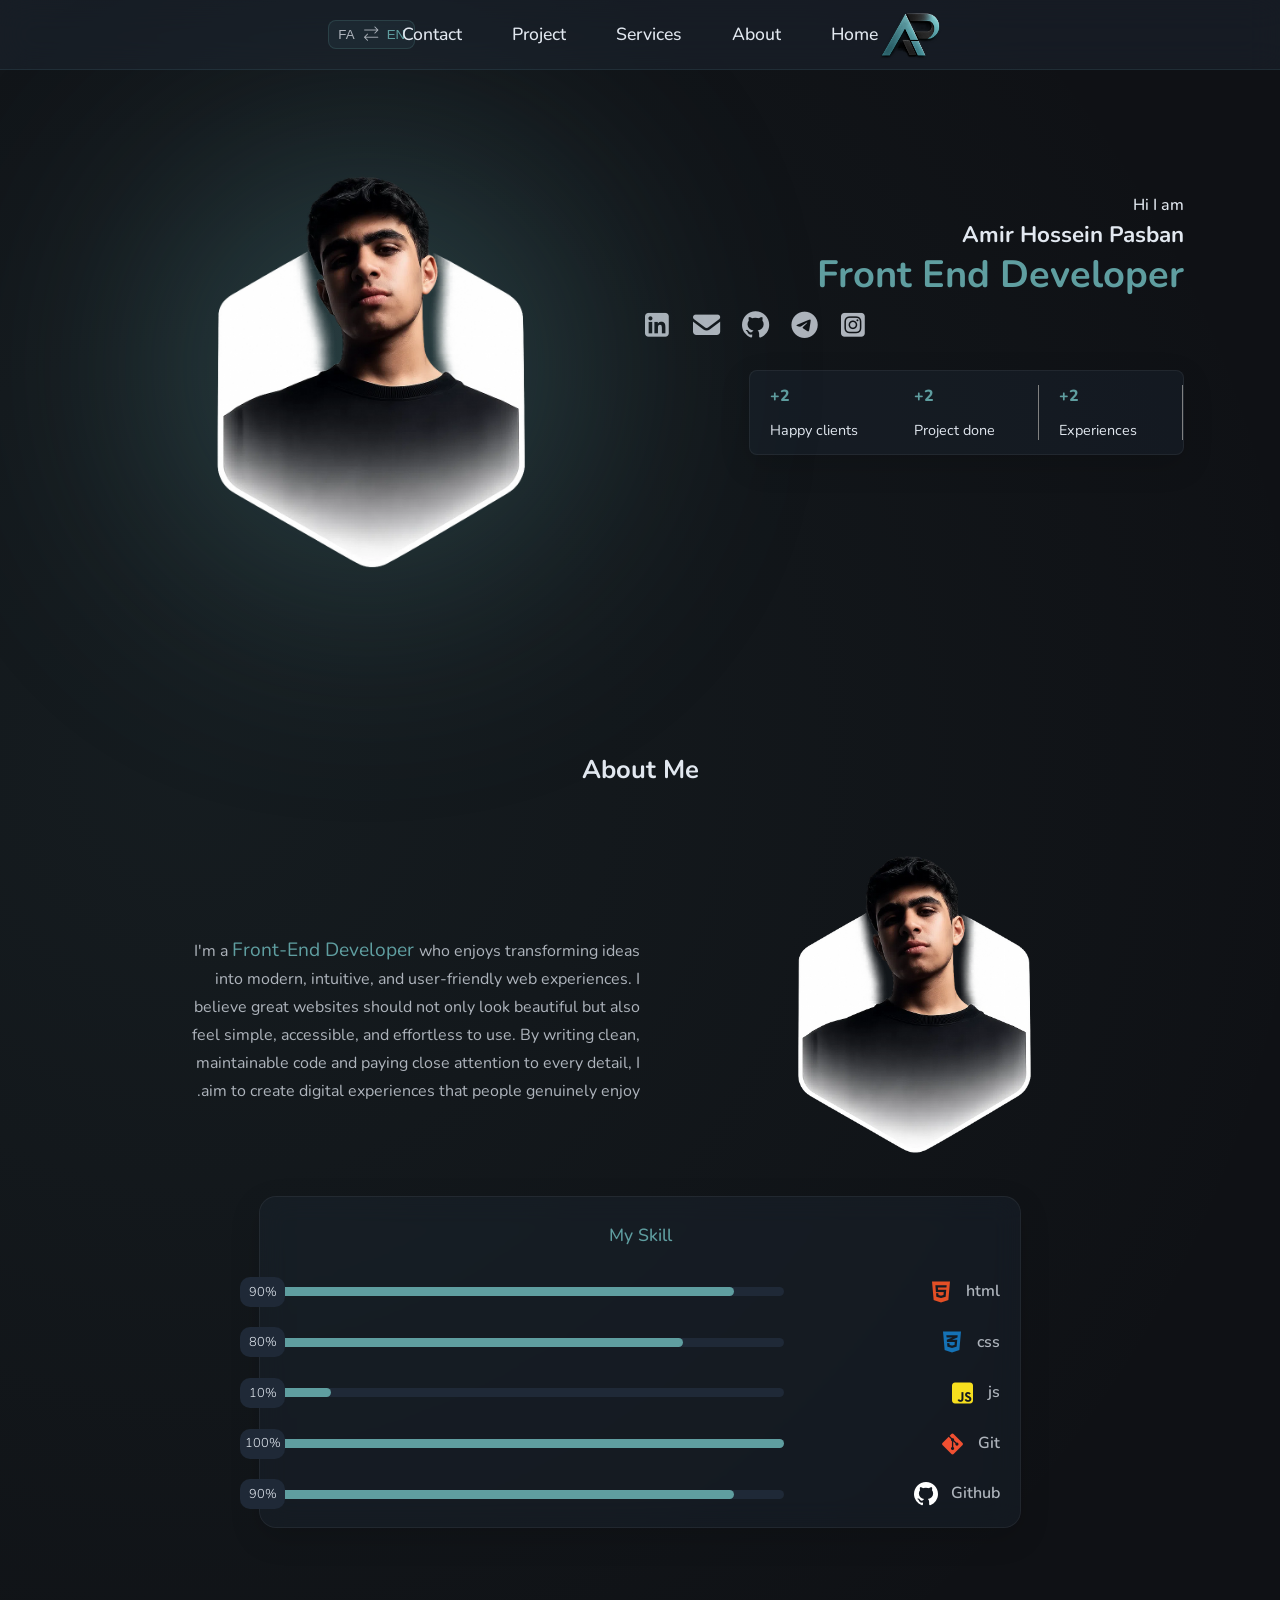
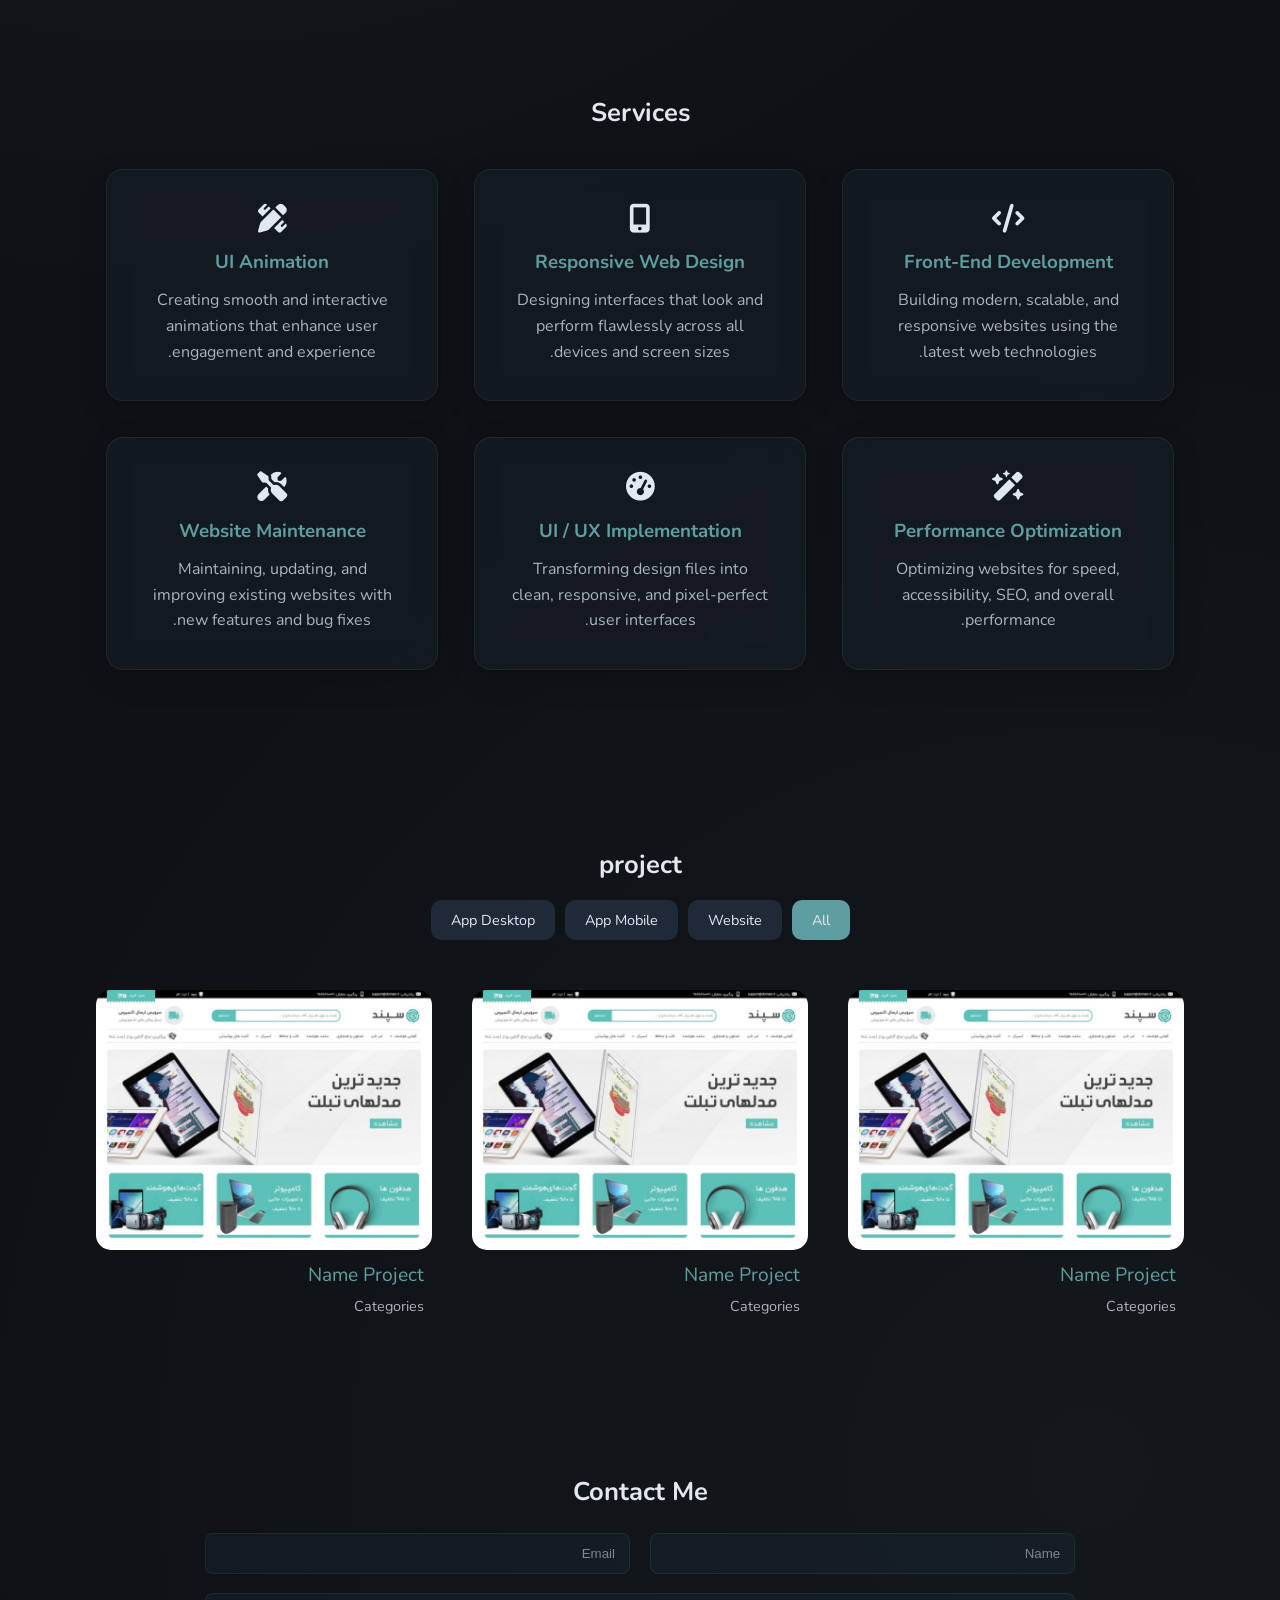
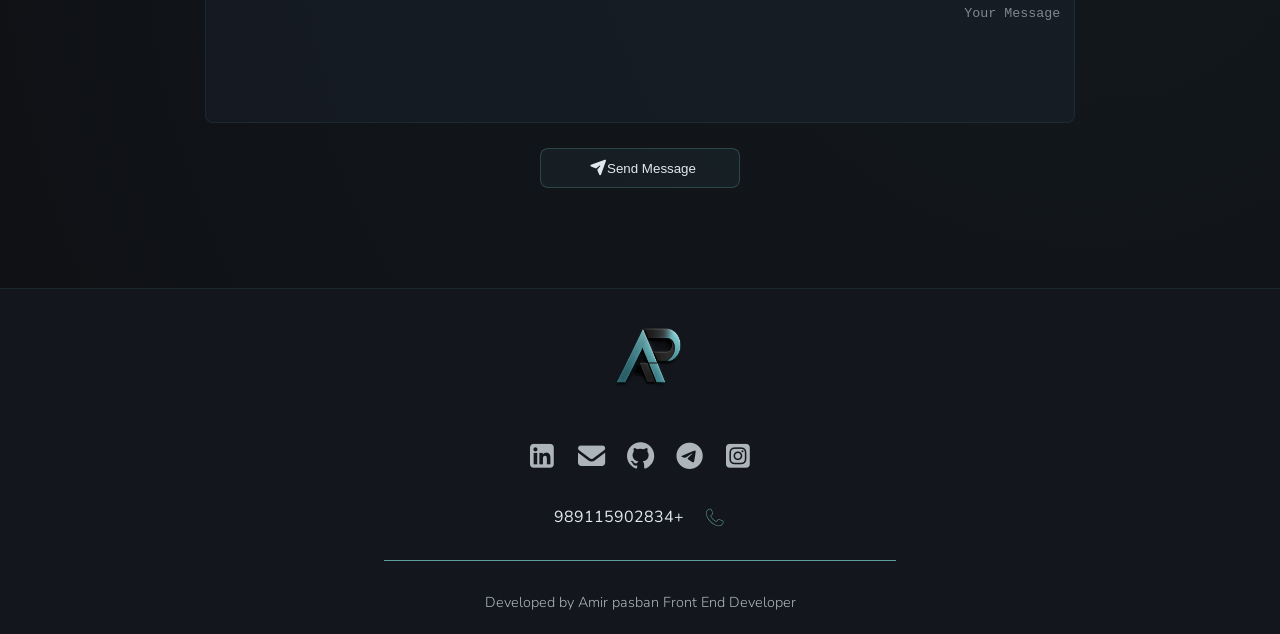
==== src/html/fa.html @ 76fef63c "responsive services box and update fa.html" ====
<!DOCTYPE html>
<html lang="fa" dir="rtl">

<head>
    <meta charset="UTF-8">
    <meta name="viewport" content="width=device-width, initial-scale=1.0">
    <title>امیر پاسبان | Amir Pasbna</title>

    <!-- favicon -->
    <link rel="icon" type="image/png" href="/assets/photo/favicon.png">

    <!-- fontawesome -->
   <link rel="stylesheet" href="/src/css/all.min.css">

    <!-- STYLE CSS -->
    <link rel="stylesheet" href="/src/css/style.css">

    <!-- responsive -->
    <link rel="stylesheet" href="/src/css/responsive.css">

    <!-- google font -->
    <link rel="preconnect" href="https://fonts.googleapis.com">
    <link rel="preconnect" href="https://fonts.gstatic.com" crossorigin>
    <link href="https://fonts.googleapis.com/css2?family=Nunito:ital,wght@0,200..1000;1,200..1000&display=swap"
        rel="stylesheet">

</head>

<body>
    <div class="container">

        <!-- header -->
        <header>
            <!-- navbar -->
            <nav>

                <!-- container header items -->
                <ul id="container-header-items">

                    <div class="header-left-items">
                        <a href="/src/html/fa.html"><img src="/assets/photo/favicon.png" alt="LOGO"></a>
                    </div>

                    <div class="header-center-items">
                        <li><a href="#home-page">Home</a></li>
                        <li><a href="#about-page">About</a></li>
                        <li><a href="#services-page">Services</a></li>
                        <li><a href="#project-page">Project</a></li>
                        <li><a href="#contact-page">Contact</a></li>
                    </div>

                    <div class="header-center-items-2">
                        <li>
                            <a href="#"><i class="fa-solid fa-bars"></i></a>
                            <ul class="menu-site">
                                <li><a href="#home-page">Home</a></li>
                                <li><a href="#about-page">About</a></li>
                                <li><a href="#services-page">Services</a></li>
                                <li><a href="#project-page">Project</a></li>
                                <li><a href="#contact-page">Contact</a></li>
                            </ul>
                        </li>
                    </div>

                    <div class="header-right-items">

                        <button class="language-btn">
                            <span class="language"><a href="/index.html" class="active">EN</a></span>
                            <i class="fa-light fa-arrow-right-arrow-left"></i>
                            <span class="language"><a href="/src/html/fa.html">FA</a></span>
                        </button>

                    </div>
                </ul>
            </nav>

        </header>

        <!-- main pages -->
        <main>

            <!-- home page (first)-->
            <div id="home-page">

                <!-- home descripttion -->
                <div class="description-home">

                    <!-- texts descripttion in home -->
                    <div class="text-description-home">

                        <p>Hi I am</p>
                        <h1>Amir Hossein Pasban</h1>
                        <h3>Front End Developer</h3>

                    </div>

                    <!-- links description in home -->
                    <div class="links-description-home">
                        <a href="https://www.instagram.com/amirpasban.dev" target="_blank" rel="noopener noreferrer"><i
                                class="fa-brands fa-square-instagram"></i></a>
                        <a href="https://t.me/AMIR_PASBAN_DEV" target="_blank" rel="noopener noreferrer"><i
                                class="fa-brands fa-telegram"></i></a>
                        <a href="https://github.com/amir-pasban" target="_blank" rel="noopener noreferrer"><i
                                class="fa-brands fa-github"></i></a>
                        <a href="mailto:amirpasban.dev@gmail.com"><i class="fa-solid fa-envelope"></i></a>
                        <a href="https://www.linkedin.com/in/amir-pasban-developer" target="_blank"
                            rel="noopener noreferrer"><i class="fa-brands fa-square-linkedin"></i></a>
                    </div>

                    <!-- stats -->
                    <div class="stats glass">
                        <div class="stats-item">

                            <div class="stats-item-top">
                                <p>2+</p>
                            </div>

                            <div class="stats-item-down">
                                <p>Experiences</p>
                            </div>

                        </div>

                        <div class="stats-item">

                            <div class="stats-item-top">
                                <p>2+</p>
                            </div>

                            <div class="stats-item-down">
                                <p>Project done</p>
                            </div>

                        </div>

                        <div class="stats-item">

                            <div class="stats-item-top">
                                <p>2+</p>
                            </div>

                            <div class="stats-item-down">
                                <p>Happy clients</p>
                            </div>

                        </div>

                    </div>

                </div>

                <!-- image me -->
                <div class="image-me-home">
                    <img src="/assets/photo/my-picture.webp" alt="image-me">
                </div>
            </div>

            <!-- about page -->
            <div id="about-page">

                <div class="top-about-page">
                    <!-- about title -->
                    <div class="title">
                        <h2>About Me</h2>
                    </div>
                </div>

                <div class="down-about-page">

                    <!-- about page description -->
                    <div class="description-about-page">
                        <!-- image-about -->
                        <div class="image-about">
                            <a href="/src/html/fa.html"><img src="/assets/photo/my-picture.webp" alt=""></a>
                        </div>

                        <!-- about me text -->
                        <div class="about-me">
                            <p>
                                I'm a <span> Front-End Developer </span> who enjoys transforming ideas into modern,
                                intuitive, and
                                user-friendly web experiences. I believe great websites should not only look beautiful
                                but also feel simple, accessible, and effortless to use. By writing clean, maintainable
                                code and paying close attention to every detail, I aim to create digital experiences
                                that people genuinely enjoy.
                            </p>



                        </div>


                        <!-- container skills -->
                        <div class="container-skills glass">

                            <div class="title">
                                <h2>
                                    My Skill
                                </h2>
                            </div>

                            <div class="skills">

                                <div class="percent-skill"></div>

                                <div class="skill-icon">
                                    <p>html</p>
                                    <i class="fa-brands fa-html5"></i>
                                </div>

                            </div>

                            <div class="skills">
                                <div class="percent-skill"></div>
                                <div class="skill-icon">
                                    <p>css</p>
                                    <i class="fa-brands fa-css3-alt"></i>
                                </div>
                            </div>

                            <div class="skills">
                                <div class="percent-skill"></div>
                                <div class="skill-icon">
                                    <p>js</p>
                                    <i class="fa-brands fa-square-js"></i>
                                </div>
                            </div>

                            <div class="skills">
                                <div class="percent-skill"></div>
                                <div class="skill-icon">
                                    <p>Git</p>
                                    <i class="fa-brands fa-git-alt"></i>
                                </div>
                            </div>

                            <div class="skills">
                                <div class="percent-skill"></div>
                                <div class="skill-icon">
                                    <p>Github</p>
                                    <i class="fa-brands fa-github"></i>
                                </div>
                            </div>


                        </div>

                    </div>

                </div>

            </div>



            <!-- ---------------------------------------- -->


            <!-- services page -->
            <div id="services-page">

                <!-- title services -->
                <div class="title">
                    <h2>Services</h2>
                </div>

                <!-- services box -->
                <div class="services-box">

                    <div class="services-box-item glass">
                        <!-- top section in services box -->
                        <div class="s-b-item-top">
                            <i class="fa-solid fa-code"></i>
                            <h3>Front-End Development</h3>
                        </div>
                        <!-- down section in services box -->
                        <div class="s-b-item-down">
                            <p>
                                Building modern, scalable, and responsive
                                websites using the latest web technologies.
                            </p>
                        </div>
                    </div>
                    <div class="services-box-item glass">
                        <!-- top section in services box -->
                        <div class="s-b-item-top">
                            <i class="fa-solid fa-mobile-screen-button"></i>
                            <h3>Responsive Web Design</h3>
                        </div>
                        <!-- down section in services box -->
                        <div class="s-b-item-down">
                            <p>
                                Designing interfaces that look and
                                perform flawlessly across all devices and screen sizes.
                            </p>
                        </div>
                    </div>


                    <div class="services-box-item glass">
                        <!-- top section in services box -->
                        <div class="s-b-item-top">
                            <i class="fa-solid fa-pen-ruler"></i>
                            <h3>UI Animation</h3>
                        </div>
                        <!-- down section in services box -->
                        <div class="s-b-item-down">
                            <p>
                                Creating smooth and interactive animations
                                that enhance user engagement and experience.
                            </p>
                        </div>
                    </div>
                    <div class="services-box-item glass">
                        <!-- top section in services box -->
                        <div class="s-b-item-top">
                            <i class="fa-solid fa-wand-magic-sparkles"></i>
                            <h3>Performance Optimization</h3>
                        </div>
                        <!-- down section in services box -->
                        <div class="s-b-item-down">
                            <p>
                                Optimizing websites for speed, accessibility,
                                SEO, and overall performance.
                            </p>
                        </div>
                    </div>
                    <div class="services-box-item glass">
                        <!-- top section in services box -->
                        <div class="s-b-item-top">
                            <i class="fa-solid fa-gauge-high"></i>
                            <h3>UI / UX Implementation</h3>
                        </div>
                        <!-- down section in services box -->
                        <div class="s-b-item-down">
                            <p>
                                Transforming design files into clean, responsive,
                                and pixel-perfect user interfaces.
                            </p>
                        </div>
                    </div>
                    <div class="services-box-item glass">
                        <!-- top section in services box -->
                        <div class="s-b-item-top">
                            <i class="fa-solid fa-screwdriver-wrench"></i>
                            <h3>Website Maintenance</h3>
                        </div>
                        <!-- down section in services box -->
                        <div class="s-b-item-down">
                            <p>
                                Maintaining, updating, and improving existing
                                websites with new features and bug fixes.
                            </p>
                        </div>
                    </div>
                </div>

            </div>

            <!-- --------------------------------------- -->

            <!-- project page -->
            <div id="project-page">

                <!-- title -->
                <div class="title">
                    <h2>project</h2>
                </div>

                <!-- filter projects -->
                <div class="container-filter-project">
                    <ul class="filter-project">

                        <li class="color-filter"><a href="#">All</a></li>
                        <li><a href="#">Website</a></li>
                        <li><a href="#">App Mobile</a></li>
                        <li><a href="#">App Desktop</a></li>

                    </ul>
                </div>

                <!-- projects -->
                <div class="projects">

                    <!-- project items -->
                    <div class="item-project">

                        <div class="top-item-project">
                            <a href="#"><img src="/assets/photo/theme30.w_768,h_550,r_ct,s_n.jpg"
                                    alt="project-pictur"></a>
                        </div>

                        <div class="down-item-project">
                            <p>Name Project</p>
                            <p>Categories</p>
                        </div>

                    </div>
                    <div class="item-project">

                        <div class="top-item-project">
                            <a href="#"><img src="/assets/photo/theme30.w_768,h_550,r_ct,s_n.jpg"
                                    alt="project-pictur"></a>
                        </div>

                        <div class="down-item-project">
                            <p>Name Project</p>
                            <p>Categories</p>
                        </div>

                    </div>
                    <div class="item-project">

                        <div class="top-item-project">
                            <a href="#"><img src="/assets/photo/theme30.w_768,h_550,r_ct,s_n.jpg"
                                    alt="project-pictur"></a>
                        </div>

                        <div class="down-item-project">
                            <p>Name Project</p>
                            <p>Categories</p>
                        </div>

                    </div>

                </div>

            </div>

            <!-- ---------------------------------------- -->

            <!-- contact page -->
            <div id="contact-page">

                <!-- title contact -->
                <div class="title">
                    <h2>Contact Me</h2>
                </div>

                <!-- contact -->
                <div class="contact-box">

                    <div class="full-name-box">
                        <input class="contact-inputs" type="text" placeholder="Name">
                    </div>
                    <div class="email-address-box">
                        <input class="contact-inputs" type="email" placeholder="Email">
                    </div>
                    <div class="user-message-box">
                        <textarea class="textarea" type="text" placeholder="Your Message"></textarea>
                    </div>

                </div>
                <!-- submit button -->
                <div class="submit-button">
                    <button type="submit">Send Message<i
                            class="fa-utility-fill fa-semibold fa-paper-plane"></i></button>
                </div>

            </div>

        </main>

        <!-- footer -->
        <footer>
            <!-- logo -->
            <div class="logo">
                <img src="/assets/photo/favicon.png" alt="logo">
            </div>

            <!-- links -->
            <div class="links-description-home">
                <a href="https://www.instagram.com/amirpasban.dev" target="_blank" rel="noopener noreferrer"><i
                        class="fa-brands fa-square-instagram"></i></a>
                <a href="https://t.me/AMIR_PASBAN_DEV" target="_blank" rel="noopener noreferrer"><i
                        class="fa-brands fa-telegram"></i></a>
                <a href="https://github.com/amir-pasban" target="_blank" rel="noopener noreferrer"><i
                        class="fa-brands fa-github"></i></a>
                <a href="mailto:amirpasban.dev@gmail.com"><i class="fa-solid fa-envelope"></i></a>
                <a href="https://www.linkedin.com/in/amir-pasban-developer" target="_blank" rel="noopener noreferrer"><i
                        class="fa-brands fa-square-linkedin"></i></a>
            </div>

            <!-- phone number -->
            <div class="phone-number">
                <i class="fa-graphite fa-thin fa-phone"></i>
                <a href="tel:+989115902834">+989115902834</a>
            </div>

            <!-- created by -->
            <div class="created">
                <p>
                    Developed by Amir pasban Front End Developer
                </p>
            </div>

        </footer>


    </div>

    <script src="/src/js/script.js"></script>
</body>

</html>
---- src/css/style.css ----
*,
*::after,
*::before {
    margin: 0;
    padding: 0;
    box-sizing: border-box;
}

/*-------------------------*/
a {
    text-decoration: none;
}

ul {
    list-style-type: none;
}

.title {
    display: flex;
    align-items: center;
    flex-direction: column;
    justify-content: flex-start;
    gap: 15px;
    text-align: center;
}

.title>h2 {
    color: var(--font-color);
    font-size: clamp(1.5rem, 2vw, 2rem);
    font-weight: 700;
    line-height: 1.2;
    cursor: default;
}

.glass {
    background: rgba(31, 41, 55, 0.35);
    backdrop-filter: blur(14px);
    -webkit-backdrop-filter: blur(14px);
    border: 1px solid rgba(255, 255, 255, 0.06);
    box-shadow: 0 10px 30px rgba(0, 0, 0, 0.15);
    border-radius: 17px;

}

html {
    scroll-behavior: smooth;
}

/*-------------------------------*/
:root {
    --background: #0F1115;
    --font-color: #E2E8F0;
    --font-color-2: #AEB4BC;
    --special-color: #5f9ea0;
    --special-color-2: #1F2937;
}

/* wallpaper */
body {
    min-height: 100dvh;
    background:
        radial-gradient(circle at 15% 20%,
            rgba(95, 158, 160, 0.08),
            transparent 35%),
        radial-gradient(circle at 85% 80%,
            rgba(95, 158, 160, 0.05),
            transparent 35%),
        var(--background);
    font-family: 'Nunito', sans-serif;
    color: var(--font-color);
    line-height: 1.6;
    display: flex;
    align-items: center;
    justify-content: center;
}

/* container */

.container {
    width: 100%;
    min-height: 100dvh;
    display: flex;
    align-items: center;
    justify-content: center;
    flex-direction: column;
}

/*----------header----------*/
header {
    width: 100%;
    height: 70px;
    display: flex;
    align-items: center;
    justify-content: center;
    background: rgba(31, 41, 55, 0.45);
    backdrop-filter: blur(16px);
    -webkit-backdrop-filter: blur(16px);
    z-index: 999;
    top: 0;
    position: sticky;
    border-bottom: 1px solid rgba(95, 158, 160, .141);
}

/* navbar */
nav {
    width: 85%;
    height: 100%;
    display: flex;
    align-items: center;
    justify-content: center;
    /* border-bottom: 0.5px solid cadetblue; */

}

#container-header-items {
    display: flex;
    align-items: center;
    justify-content: space-between;
    width: 100%;
    height: 100%;
}


/* header items */

/* header left items */
.header-left-items {
    width: calc((100% / 3) - 4%);
    height: 100%;
    display: flex;
    align-items: center;
    position: relative;
}

.header-left-items>a {
    width: 100%;
    height: 100%;
    display: flex;
    align-items: center;
    justify-content: left;
    cursor: default;
}

.header-left-items>a>img {
    width: 90px;
    height: 73px;
    cursor: pointer;
}

/* header center items */
.header-center-items {
    width: calc((100% / 3) + 8%);
    height: 100%;
    display: flex;
    align-items: center;
    justify-content: center;
    gap: 50px;
}

.header-center-items>li {
    width: max-content;
    height: 100%;
    display: flex;
    align-items: center;
    justify-content: center;
}

.header-center-items>li>a {
    height: 100%;
    width: max-content;
    font-size: 1.1rem;
    font-weight: 500;
    display: flex;
    align-items: center;
    color: var(--font-color);
    position: relative;
    overflow: hidden;
    transition:
        color 0.3s ease,
        transform 0.3s ease;
}

.header-center-items>li>a:hover {
    color: var(--special-color);
}

.header-center-items>li>a::after {
    content: "";
    position: absolute;
    width: 100%;
    height: 2px;
    background-color: var(--special-color);
    bottom: 16px;
    left: -100%;
    transition: all .5s ease-in-out;
}

.header-center-items>li>a:hover::after {
    left: 0;
    background-color: var(--special-color);
}

/* header center items 2 */
.header-center-items-2 {
    width: calc((100% / 3) - 4%);
    height: 100%;
    display: none;
    align-items: center;
    justify-content: left;
    gap: 50px;
}

.header-center-items-2>li {
    width: 100%;
    height: 100%;
    display: flex;
    align-items: center;
    justify-content: left;
    position: relative;
}

.header-center-items-2>li>a {
    width: max-content;
    height: 100%;
    display: flex;
    align-items: center;
    justify-content: left;
}

.header-center-items-2>li>a>i {
    font-size: 1.5rem;
    color: var(--special-color);

}

.menu-site {
    position: absolute;
    visibility: hidden;
    opacity: 0;
    width: 70px;
    height: 0dvh;
    display: flex;
    flex-direction: column;
    align-items: center;
    justify-content: center;
    background: rgb(21, 29, 38);
    backdrop-filter: blur(16px);
    -webkit-backdrop-filter: blur(16px);
    top: 69px;
    overflow: hidden;
    left: -20px;
    border: 1px solid rgba(95, 158, 160, .141);
    border-top: none;
    border-radius:  2px 2px 30px 30px;
    transition: height .9s ease-in-out;
    gap: 10px;
    z-index: 900;
}

.header-center-items-2>li:hover .menu-site {
    visibility: visible;
    opacity: 1;
    height: 50dvh;
    justify-content: space-evenly;
}

.menu-site>li {
    width: 100%;
    height: max-content;
    display: flex;
    align-items: center;
    justify-content: center;
}

.menu-site>li>a {
    width: 100%;
    height: 100%;
    display: flex;
    align-items: center;
    justify-content: center;
    color: var(--special-color);
    font-size: .9rem;
    font-weight: 600;
}

/* header right items */
.header-right-items {
    width: calc((100% / 3) - 4%);
    height: 100%;
    display: flex;
    align-items: center;
    justify-content: right;
}

.language-btn {
    display: flex;
    align-items: center;
    gap: 7px;
    padding: 6px 9px;
    background: rgba(95, 158, 160, 0.08);
    border: 1px solid rgba(95, 158, 160, 0.2);
    border-radius: 8px;
    color: var(--font-color-2);
    cursor: pointer;
    transition:
        background-color 0.25s ease,
        border-color 0.25s ease;
}

.language {
    transition: color 0.25s ease;
}
.language>a{
    width: 100%;
    height: 100%;
    color: var(--font-color-2);
}

.language .active {
    color: var(--special-color);
}

.language-btn>i {
    color: var(--font-color-2);
    font-size: 0.9rem;
}

.language-btn:hover {
    background: rgba(95, 158, 160, 0.14);
    border-color: rgba(95, 158, 160, 0.4);
}


/* ------------main------------- */
main {
    width: 85%;
    height: max-content;
    display: flex;
    flex-direction: column;
    align-items: center;
    justify-content: center;
    row-gap: 170px;
    padding-bottom: 100px;
}

/* --------------home page------------- */
#home-page {
    width: 100%;
    height: 100%;
    display: flex;
    align-items: center;
    justify-content: space-around;
}

.description-home {
    display: flex;
    flex-direction: column;
    width: 50%;
    line-height: 40px;
    margin-bottom: 10px;
    animation: heroText 1.3s ease-out both;
}

@keyframes heroText {
    from {
        opacity: 0;
        transform: translateY(40px);
    }

    to {
        opacity: 1;
        transform: translateY(0);
    }
}


/* text descripttion */
.text-description-home {
    display: flex;
    flex-direction: column;
    align-items: start;
    justify-content: center;
    width: 80%;
    line-height: 30px;
}

.text-description-home>* {
    color: var(--font-color);
}

.text-description-home>h1 {
    font-size: 1.4rem;
    cursor: default;
}

.text-description-home>h3 {
    font-size: 2.375rem;
    line-height: 50px;
    color: var(--special-color);
    cursor: default;
}

.text-description-home>p {
    font-weight: 500;
    cursor: default;
}

/* link descripttion in home */
.links-description-home {
    display: flex;
    align-items: center;
    justify-content: left;
    gap: 15px;
    margin-top: 10px;
}

.links-description-home>a>i {
    font-size: 1.7rem;
    color: var(--font-color-2);
}

/* stats */
.stats {
    width: 80%;
    height: 85px;
    display: flex;
    align-items: center;
    justify-content: center;
    margin-top: 20px;
    border-radius: 8px;
}

.stats-item {
    width: calc(100% / 3);
    height: 100%;
    display: flex;
    align-items: center;
    justify-content: center;
    flex-direction: column;
    gap: 9px;
    position: relative;
    padding-left: 20px;
}

.stats-item:nth-of-type(1):after {
    content: "";
    background-color: gray;
    width: 1px;
    height: 55px;
    position: absolute;
    right: 0;
}

.stats-item:nth-of-type(2):after {
    content: "";
    background-color: gray;
    width: 1px;
    height: 55px;
    position: absolute;
    right: 0;
}

/* top stats item */
.stats-item-top {
    width: 100%;
    height: 30%;
    display: flex;
    justify-content: left;
    align-items: center;
}

.stats-item-top>p {
    color: var(--special-color);
    font-weight: 800;
    cursor: default;
}

/* down stats item */
.stats-item-down {
    width: 100%;
    height: 30%;
    display: flex;
    align-items: center;
    justify-content: left;
}

.stats-item-down>p {
    font-size: .9rem;
    color: var(--font-color);
    cursor: default;
}

/* image me */
.image-me-home {
    width: 50%;
    height: 100%;
    position: relative;
    display: flex;
    align-items: end;
    justify-content: center;
    z-index: auto;
    margin-top: 80px;
    opacity: .9;
    animation: heroImageIn .8s ease-out forwards;
}

@keyframes heroImageIn {
    from {
        opacity: 0;
        transform: translateX(60px);
    }

    to {
        opacity: 1;
        transform: translateX(0);
    }
}

.image-me-home::before {
    content: "";
    position: absolute;
    background-color: rgba(95, 158, 160, 0.64);
    width: 80%;
    height: 100%;
    border-radius: 50%;
    border: 5px solid var(--special-color-2);
    z-index: -100;
    filter: blur(120px);
    opacity: .5;
    animation: glowMove 5s ease-in-out infinite;
}

@keyframes glowMove {
    0% {
        transform: scale(1);
    }

    50% {
        transform: scale(1.12);
    }

    100% {
        transform: scale(1);
    }
}

.image-me-home>img {
    width: 80%;
    height: 80%;
}

/* ---------about-page------------ */
#about-page {
    width: 100%;
    height: 100%;
    display: flex;
    flex-direction: column;
    align-items: center;
    justify-content: center;
    gap: 50px;
}

/* top and down about page */
.top-about-page {
    width: 100%;
    height: max-content;
    display: flex;
    align-items: center;
    justify-content: center;
}

.down-about-page {
    width: 100%;
    height: 100%;
    display: flex;
    align-items: center;
    justify-content: center;
}

/* about page description */
.description-about-page {
    width: 100%;
    height: max-content;
    display: grid;
    grid-template-columns: repeat(2, 1fr);
    justify-content: center;
    row-gap: 30px;
}

/* image about */
.image-about {
    width: 100%;
    height: 100%;
    display: flex;
    grid-column: 1 span;
    align-items: center;
    justify-content: center;
}

.image-about>a {
    width: 100%;
    height: 100%;
    display: flex;
    align-items: top;
    justify-content: center;
}

.image-about>a>img {
    width: 330px;
    height: 330px;

}

/* about me text */
.about-me {
    padding-top: 100px;
    width: 85%;
    height: max-content;
    grid-column: 1 span;
    display: flex;
    align-items: center;
    justify-content: center;
    gap: 30px;
}

.about-me>p {
    width: 100%;
    font-size: 1rem;
    color: var(--font-color-2);
    line-height: 28px;
    cursor: default
}

.about-me>p>span {
    color: var(--special-color);
    font-size: 1.2rem;
}

/* skills me */
.container-skills {
    width: 70%;
    height: 100%;
    grid-column: 2 span;
    display: flex;
    align-items: center;
    flex-direction: column;
    justify-content: right;
    justify-self: center;
    gap: 25px;
    padding: 20px;
}

.container-skills>.title>h2 {
    font-size: 1.1rem;
    font-weight: 500;
    padding: 8px;
    color: var(--special-color);
    display: flex;
    align-items: end;
    justify-content: center;
    position: relative;
}

.skills {
    width: 100%;
    height: max-content;
    display: flex;
    align-items: center;
    position: relative;
    justify-content: space-between;
}

.skill-icon {
    width: 17%;
    height: 100%;
    display: flex;
    align-items: center;
    justify-content: right;
    order: 0;
    gap: 10px;
}

.skills:nth-of-type(2)>.skill-icon>i {
    color: #E34F26;
    font-size: 1.5rem;
}

.skills:nth-of-type(3)>.skill-icon>i {
    color: #1572B6;
    font-size: 1.5rem;
}

.skills:nth-of-type(4)>.skill-icon>i {
    color: #F7DF1E;
    font-size: 1.5rem;
}

.skills:nth-of-type(5)>.skill-icon>i {
    color: #F05032;
    font-size: 1.5rem;
}

.skills:nth-of-type(6)>.skill-icon>i {
    color: #FFFFFF;
    font-size: 1.5rem;
}

.skill-icon>i{
    order: 1;
}
.skill-icon>p {
    font-size: 1rem;
    font-weight: 600;
    color: var(--font-color-2);
    cursor: default;
    order: 0;
}

.percent-skill {
    width: 70%;
    height: 9px;
    background-color: var(--special-color-2);
    border-radius: 15px;
    position: relative;
    display: flex;
    align-items: center;
    justify-content: left;
    order: 1;

}

.percent-skill>p {
    font-size: .95rem;
    font-weight: 300;
    color: var(--font-color);
    z-index: 10;
    padding-right: 30px;
}

.percent-skill::before {
    content: "75%";
    font-size: .8rem;
    font-weight: 300;
    color: var(--font-color);
    position: absolute;
    display: flex;
    align-items: center;
    justify-content: center;
    width: 45px;
    height: 30px;
    border-radius: 10px;
    left: -40px;
    z-index: 10;
    background-color: var(--special-color-2);

}

.container-skills>:nth-child(2)>.percent-skill::before {
    content: "90%";
}

.container-skills>:nth-child(3)>.percent-skill::before {
    content: "80%";
}

.container-skills>:nth-child(4)>.percent-skill::before {
    content: "10%";
}

.container-skills>:nth-child(5)>.percent-skill::before {
    content: "100%";
}

.container-skills>:nth-child(6)>.percent-skill::before {
    content: "90%";
}


.container-skills>.skills>.percent-skill::after {
    content: "";
    position: absolute;
    width: var(--current-width, 0%);
    height: 100%;
    background-color: var(--special-color);
    border-radius: 20px;
    transition: width 3s ease-in-out;
}

.container-skills>:nth-child(2)>.percent-skill {
    --target: 90%;
}

.container-skills>:nth-child(3)>.percent-skill {
    --target: 80%;
}

.container-skills>:nth-child(4)>.percent-skill {
    --target: 10%;
}

.container-skills>:nth-child(5)>.percent-skill {
    --target: 100%;
}

.container-skills>:nth-child(6)>.percent-skill {
    --target: 90%;
}


/* --------services-page----------- */
#services-page {
    width: 100%;
    height: max-content;
    display: flex;
    align-items: center;
    justify-content: center;
    flex-direction: column;
    gap: 30px;
}

/* services box and items */
.services-box {
    width: 100%;
    height: max-content;
    padding: 10px;
    gap: 36px;
    display: grid;
    grid-template-columns: repeat( 3 , minmax(250px, 1fr));
    grid-template-rows: repeat(auto-fit, 1fr);
    justify-content: center;

}

.services-box-item {
    display: flex;
    align-items: center;
    justify-content: center;
    flex-direction: column;
    border-radius: 17px;
    padding: 35px;
    gap: 10px;
    transition: all .4s ease-in-out;
}
.services-box-item:hover{
    background: rgba(50, 59, 69, 0.35);
    transform: scale(1.03 , 1.05);
}

.s-b-item-top {
    width: 100%;
    height: 50%;
    gap: 15px;
    display: flex;
    align-items: center;
    justify-content: start;
    flex-direction: column;
    text-align: center;
}

.s-b-item-top>i {
    font-size: 1.8rem;
    color: var(--font-color);
}

.s-b-item-top>h3 {
    color: var(--special-color);
    cursor: default;
}

.s-b-item-down {
    width: 100%;
    height: 50%;
    display: flex;
    align-items: baseline;
    justify-content: center;
    text-align: center;
}

.s-b-item-down>p {
    font-size: 1rem;
    color: var(--font-color-2);
    cursor: default;
}

/* --------------project page------------------- */
#project-page {
    width: 100%;
    height: 100%;
    display: flex;
    flex-direction: column;
    justify-content: center;
    align-items: center;
    gap: 20px;
}

/* filter projects */
.container-filter-project {
    width: 100%;
    height: max-content;
    display: flex;
    align-items: center;
    justify-content: center;
}

.filter-project {
    width: 100%;
    height: 100%;
    display: flex;
    align-items: center;
    justify-content: center;
    gap: 10px;
}

.filter-project>li {
    width: max-content;
    height: 30px;
    background-color: var(--special-color-2);
    display: flex;
    align-items: center;
    justify-content: center;
    padding: 20px;
    border-radius: 10px;
    transition: all .4s ease-in-out;
    cursor: pointer;
}
.filter-project>li:hover{
    background-color: rgb(26, 60, 62);
    transform: scaleX(1.02);
}

.filter-project>li:nth-of-type(1) {
    background-color: var(--special-color);
}

.filter-project>li>a {
    font-size: .9rem;
    color: var(--font-color);
}

/* projects */
.projects {
    width: 100%;
    height: max-content;
    display: grid;
    grid-template-columns: repeat(auto-fit, minmax(200px, 1fr));
    justify-content: center;
    gap: 40px;
    margin-top: 30px;
}

/* project items */
.item-project {
    display: flex;
    flex-direction: column;
    justify-content: center;
    align-items: center;
    background-color: transparent;
    gap: 10px;
    position: relative;
    cursor: pointer;
    transition:
        transform 0.35s ease,
        box-shadow 0.35s ease;
}

.item-project:hover {
    transform: translateY(-8px);
}

.top-item-project {
    width: 100%;
    height: 85%;
    border-radius: 15px;
    overflow: hidden;
}
.top-item-project>a{
    width: 100%;
    height: 100%;
}
.top-item-project>a>img {
    width: 100%;
    height: 100%;
    object-fit: cover;
    transition: transform 0.5s ease;
}

.item-project:hover .top-item-project img {
    transform: scale(1.05);
}

.top-item-project::after {
    content: "";
    position: absolute;
    inset: 0;
    opacity: 0;
    transition: opacity 0.35s ease;
}

.item-project:hover .top-item-project::after {
    opacity: 1;
}

/* down-item-project */
.down-item-project {
    width: 100%;
    height: 15%;
    display: flex;
    flex-direction: column;
    align-items: start;
    justify-content: space-between;
    padding-inline-start: 8px;
    gap: 4px;
}

.down-item-project>p:nth-of-type(1) {
    font-size: 1.2rem;
    color: var(--special-color);
}

.down-item-project>p:nth-of-type(2) {
    font-size: .9rem;
    color: var(--font-color-2);
}



/* -------------contact page----------------- */

#contact-page {
    width: 100%;
    height: 100%;
    display: flex;
    align-items: center;
    flex-direction: column;
    justify-content: center;
    gap: 25px;
}


.contact-box {
    width: 80%;
    height: 100%;
    display: grid;
    grid-template-columns: repeat(2, minmax(80px, 1fr));
    justify-content: center;
    gap: 20px;
}

.contact-inputs {
    width: 100%;
    background: rgba(31, 41, 55, 0.35);
    border: 1px solid rgba(95, 158, 160, 0.12);
    border-radius: 8px;
    color: var(--font-color);
    padding: 12px 14px;
    outline: none;
    cursor: pointer;
    transition:
        border-color 0.25s ease,
        background-color 0.25s ease;
}

.contact-inputs::placeholder {
    color: var(--font-color-2);
    opacity: 0.7;
}
.contact-inputs:focus {
    border-color: rgba(95, 158, 160, 0.5);

    background: rgba(31, 41, 55, 0.5);
}

/* full name box */
.full-name-box {
    width: 100%;
    height: 40px;
    grid-column: 1 span;
    border-radius: 4px;
    display: flex;
    align-items: start;
    justify-content: center;
}

/* email address box */
.email-address-box {
    width: 100%;
    height: 40px;
    grid-column: 1 span;
    border-radius: 4px;
}


/* message box */
.user-message-box {
    width: 100%;
    min-height: 130px;
    grid-column: 2 span;
    border-radius: 4px;
}

.textarea {
    width: 100%;
    height: 100%;
    background: rgba(31, 41, 55, 0.35);
    border: 1px solid rgba(95, 158, 160, 0.12);
    border-radius: 8px;
    color: var(--font-color);
    padding: 12px 14px;
    resize: none;
    cursor: pointer;
    outline: none;
    transition:
        border-color 0.25s ease,
        background-color 0.25s ease;
}

.textarea::placeholder {
    color: var(--font-color-2);
    opacity: 0.7;
}
.textarea:focus {
    border-color: rgba(95, 158, 160, 0.5);

    background: rgba(31, 41, 55, 0.5);
}

/* submit button */
.submit-button {
    min-width: 200px;
    height: 40px;
    border-radius: 7px;
}

.submit-button>button {
    width: 100%;
    height: 100%;
    padding: 10px 20px;

    border: 1px solid rgba(95, 158, 160, 0.3);
    border-radius: 8px;

    background: rgba(95, 158, 160, 0.08);
    color: var(--font-color);

    cursor: pointer;

    transition:
        transform 0.25s ease,
        background-color 0.25s ease,
        border-color 0.25s ease;
}

.submit-button>button:hover {
    transform: translateY(-2px);

    background: rgba(95, 158, 160, 0.16);
    border-color: rgba(95, 158, 160, 0.5);
}

.submit-button>button:active {
    transform: translateY(0);
}

.submit-button>button>i {
    color: var(--font-color);
    font-size: .9rem;
    margin-left: 5px;
    text-align: center;
}


/* ------------------- */

/* footer */
footer{
    width: 100%;
    height: max-content;
    padding: 20px 0;
    background: #13171D;
    border-top: 1px solid rgba(95, 158, 160, 0.12);
    display: flex;
    flex-direction: column;
    align-items: center;
    justify-content: center;
    gap: 30px;
}

/* logo */
.logo{
    width: 100%;
    height: max-content;
    display: flex;
    align-items: center;
    justify-content: center;
}
.logo>img{
    width: 100px;
    height: 93px;
    margin-left: 15px;
}

/* phone number */
.phone-number{
    width: 100%;
    height: max-content;
    display: flex;
    align-items: center;
    justify-content: center;
    gap: 10px;
}
.phone-number>i{
    color: var(--special-color);
    font-size: 1.1rem;
}
.phone-number>a{
    font-size: 1rem;
    color: var(--font-color);
    margin-right: 10px;
}

/* created by */
.created{
    width: 40%;
    height: max-content;
    display: flex;
    align-items: center;
    justify-content: center;
    border-top: 1px solid var(--special-color);
}
.created>p{
    padding-top: 30px;
    width: 100%;
    font-size: .9rem;
    text-align: center;
    font-weight: 300;
    color: var(--font-color-2);
}
---- src/css/responsive.css ----
/* start responsive */


/* 💻 Desktop */
@media screen and (max-width: 1140px) {

    .header-left-items>a>img {
        width: 70px;
        height: 53px;
    }

    .text-description-home>h3 {
        font-size: 2rem;
    }

    .stats-item {
        padding-left: 10px;
    }

    .container-skills {
        gap: 30px;
    }

}

/* 📲 Tablet */
@media screen and (max-width: 1023px) {
    #home-page {
        flex-direction: column;
        justify-content: center;
        padding-top: 40px;
    }

    .description-home {
        align-items: center;
        width: 100%;
    }

    .text-description-home {
        align-items: center;
    }

    .stats {
        width: 65%;
    }
    .stats-item{
        padding-left: 0px;
    }

    .stats-item-top {
        justify-content: center;
    }

    .stats-item-down {
        justify-content: center;
    }

    .image-me-home {
        width: 100%;
        margin-top: 0;
    }

    .image-me-home>img {
        width: 65%;
        height: 65%;
    }


}

@media screen and (max-width : 900px) {

    .description-about-page {
        display: flex;
        flex-direction: column;
        align-items: center;
        justify-content: center;
    }

    .image-about {
        display: none;
    }

    .about-me {
        width: 75%;
    }

    .container-skills {
        width: 100%;
    }

    #about-page {
        gap: 0;
    }


    .header-left-items {
        order: 1;
    }

    .header-left-items>a {
        justify-content: center;
    }

    .header-center-items {
        order: 0;
        flex-direction: column;
    }

    .header-right-items {
        order: 2;
    }

    .header-left-items>a>img {
        width: 100px;
        height: 80px;
    }

    .header-center-items {
        display: none;
    }

    .header-center-items-2 {
        display: flex;
    }

    .services-box{
        grid-template-columns: repeat( auto-fit , minmax(250px, 1fr));
    }

}




/* 📱 Mobile */
@media screen and (max-width: 700px) {

    .about-me {
        width: 96%;
    }

    .about-me>p {
        text-align: justify;
    }
}

@media screen and (max-width : 600px) {
    .stats {
        width: 90%;
    }

    .contact-box {
        width: 100%;
    }

    .skills {
        justify-content: center;
        gap: 70px;
    }

    .percent-skill {
        width: 50%;
    }

    .image-me-home>img{
        width: 90%;
        height: 90%;
    }
    .filter-project{
        flex-wrap: wrap;
    }

}

@media screen and (max-width : 500px) {
    
    nav{
        width: 93%;
    }
    .header-left-items>a>img{
        width: 80px;
        height: 63px;
    }
    .header-right-items>ul{
        min-width: 90px;
    }
    .menu-site{
        left: -19px;
        border-radius: 2px 2px 30px 0;
    }
    
    .text-description-home{
        width: 100%;
    }
    .text-description-home>h1{
        font-size: 1.3rem;
    }
    .text-description-home>h3{
        font-size: 2rem;
    }
    .stats{
        width: 100%;
    }

    .container-skills{
        gap: 20px;
        flex-direction: column;
    }
    .skill-icon{
        order: 0;
        justify-content: center;
        width: 100%;
    }
    .skill-icon>p{
        font-size: 1.1rem;
    }
    .skill-icon>i{
        font-size: 1.5rem;
    }
    .percent-skill{
        order: 1;
        width: 80%;
        justify-content: left;
        margin-left: 40px;
    }
    .skills{
        flex-direction: column;
        justify-content: center;
        gap: 20px;
        border: 1px solid rgba(255, 255, 255, 0.1);
        padding: 20px 4px;
        border-radius: 15px;
        background-color: #0F1115;
    }

}
@media screen and (max-width: 362px) {
    html{
        font-size: 13px;
    }
}
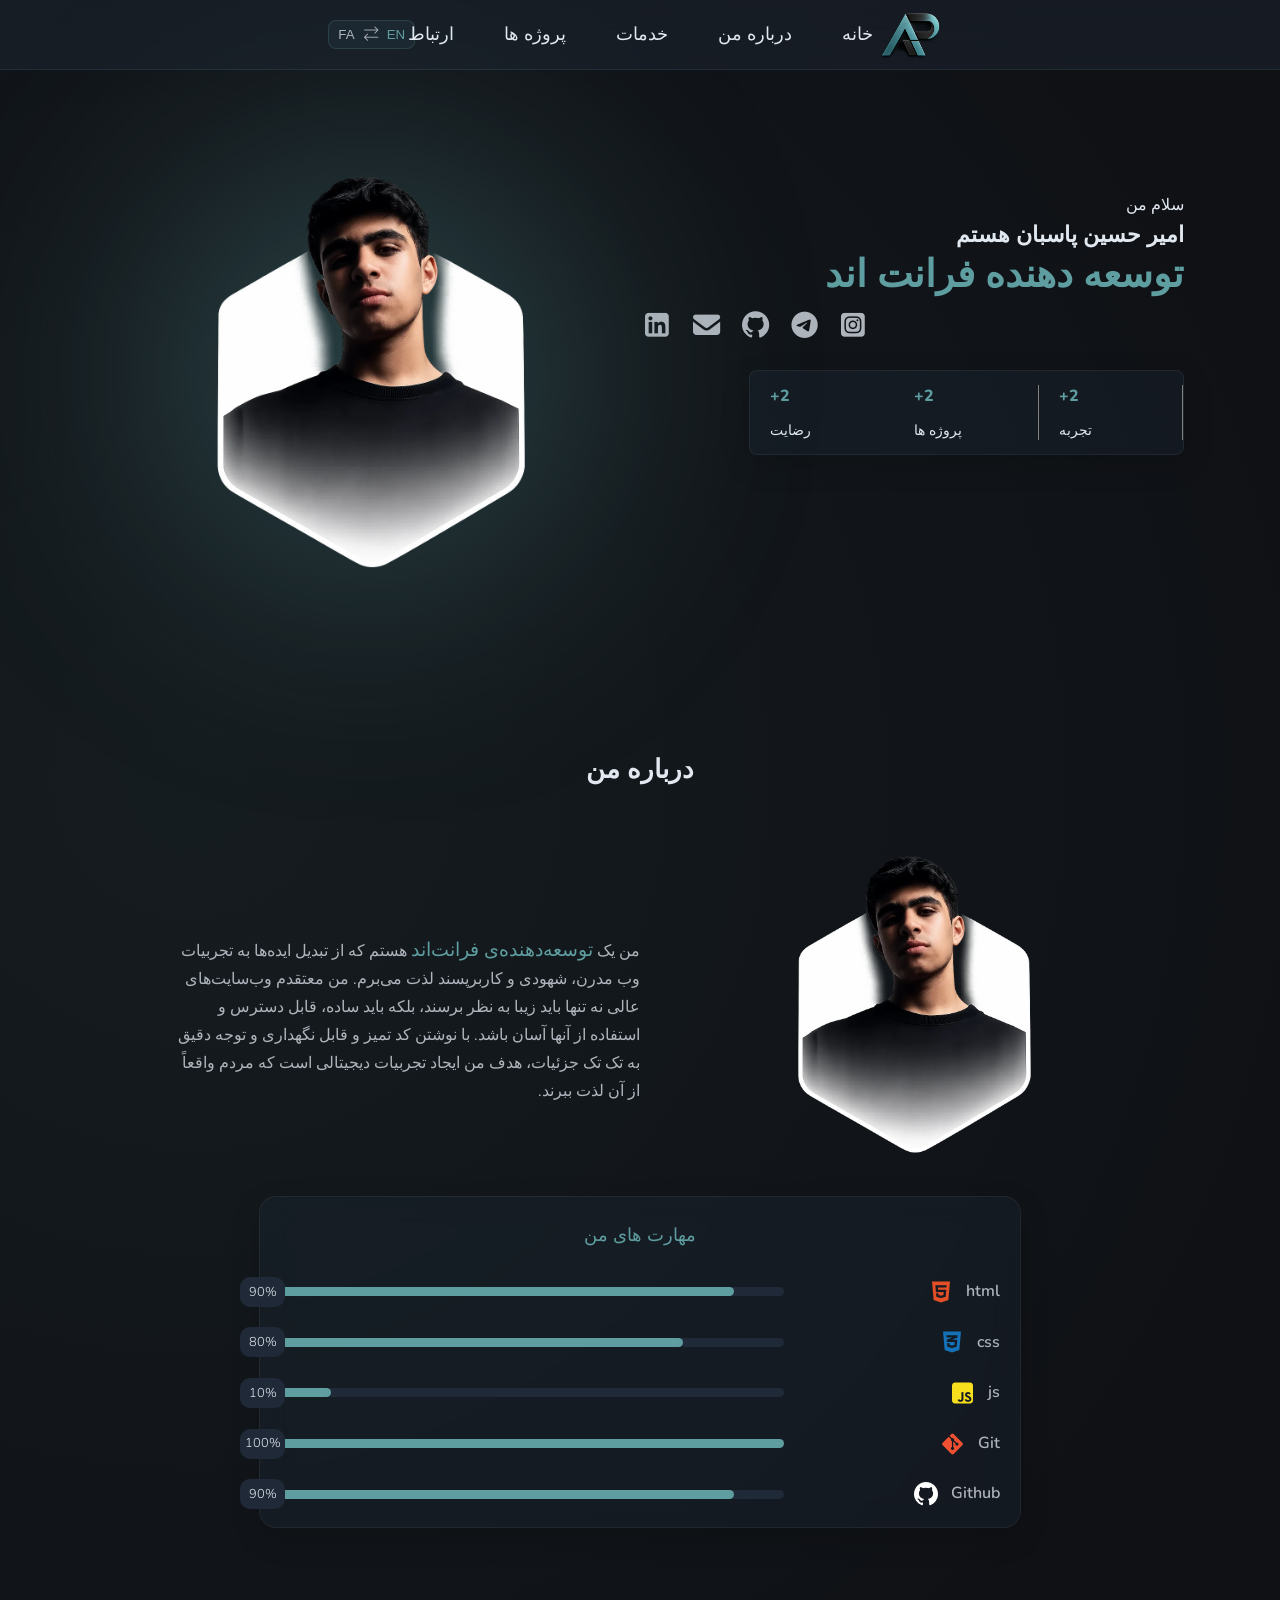
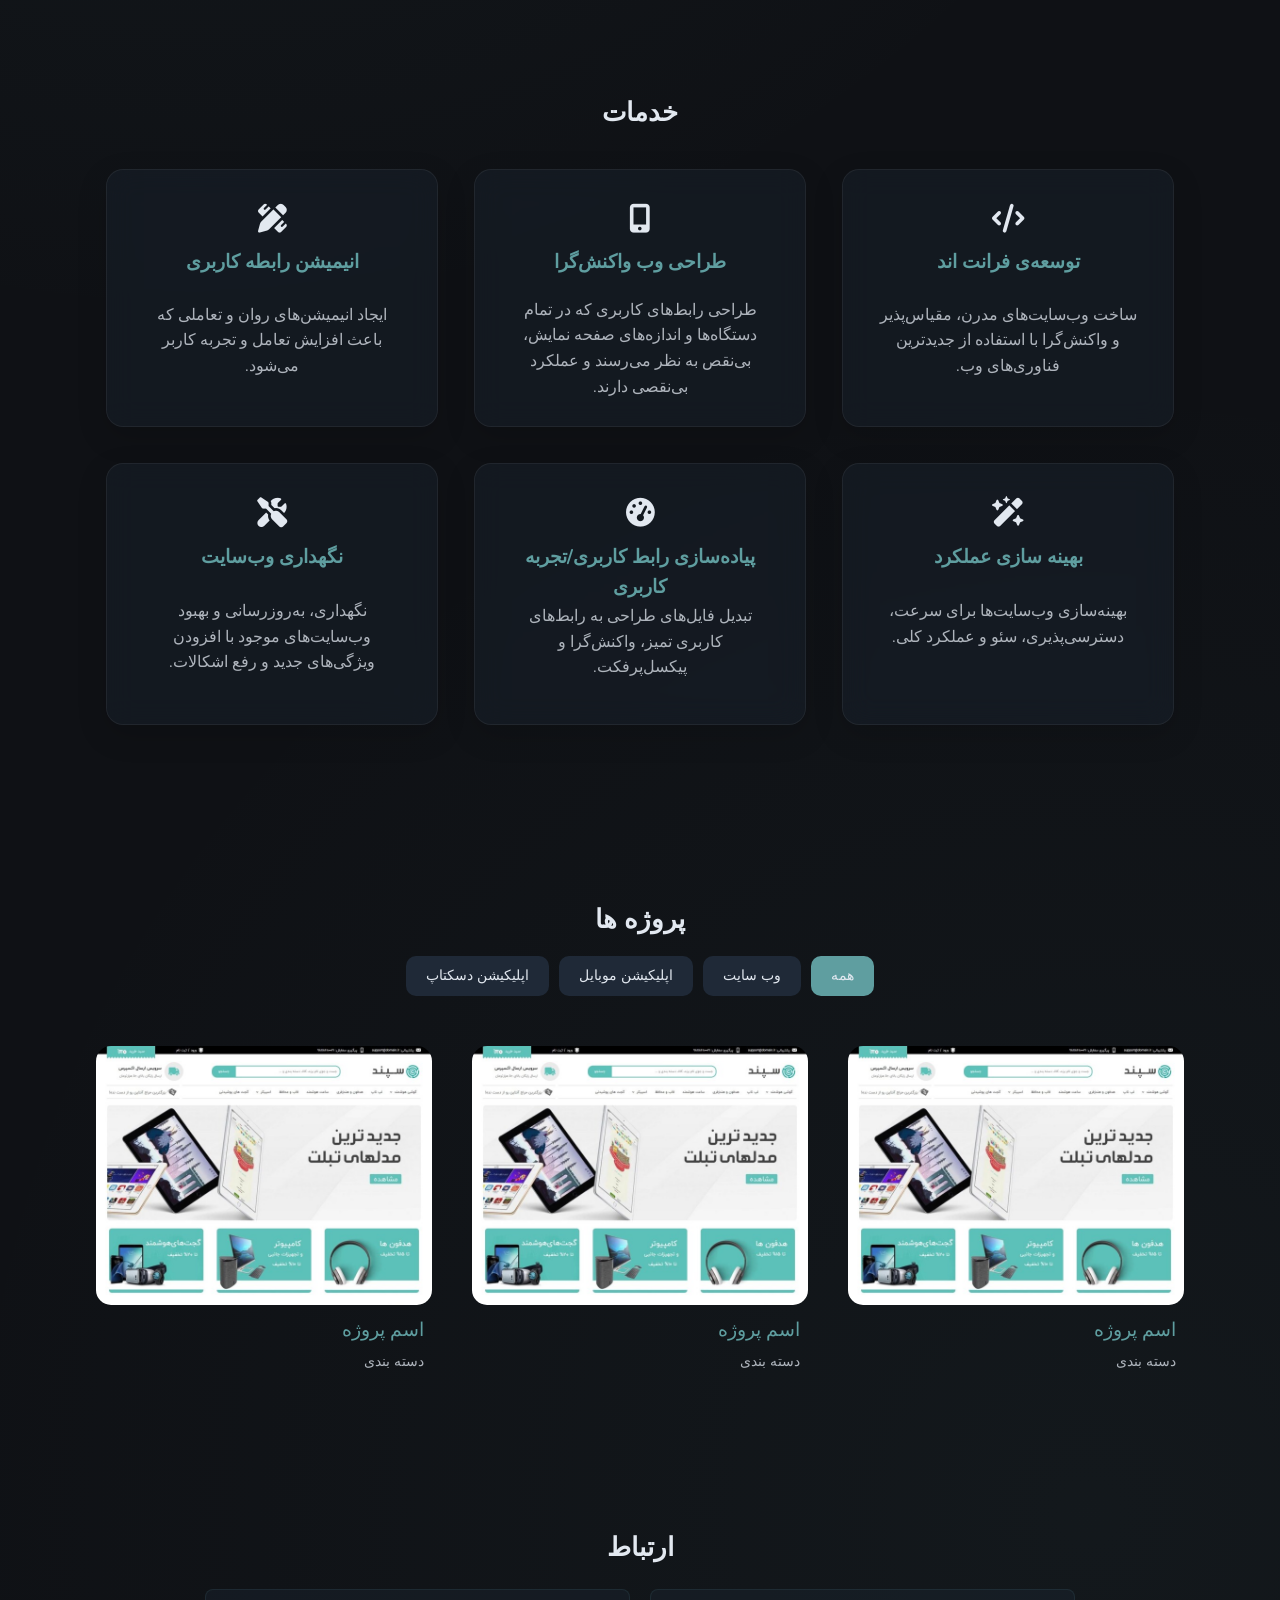
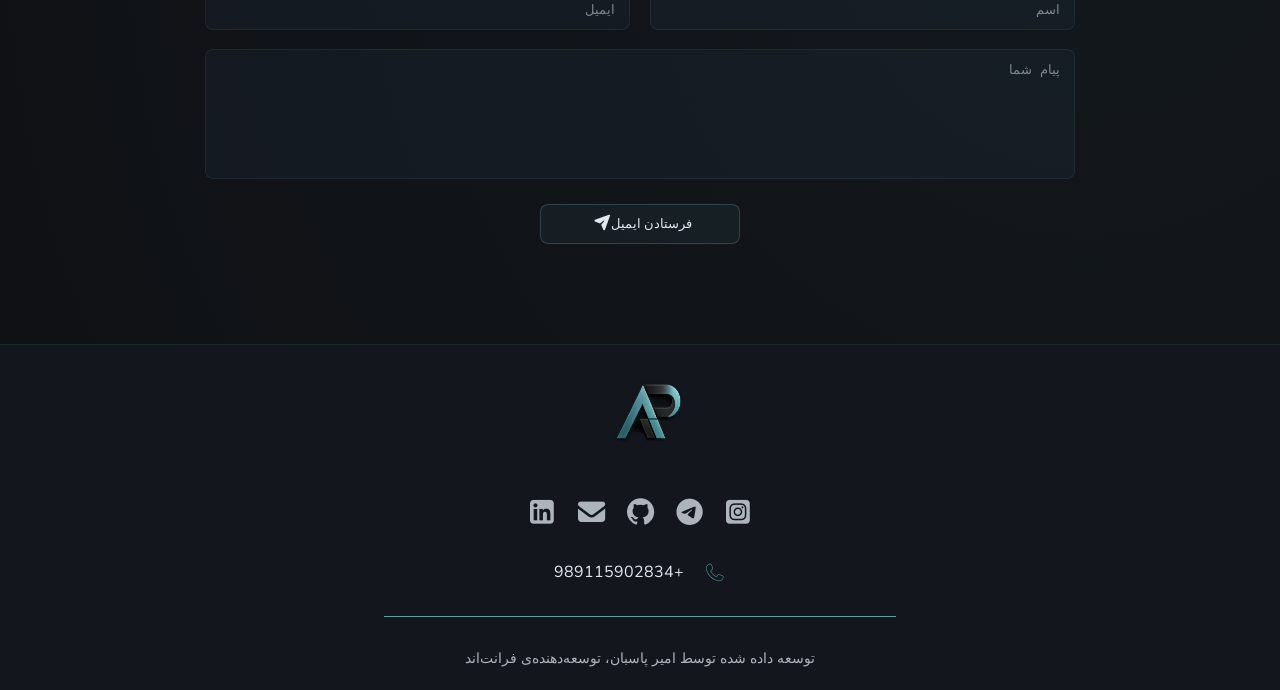
==== commit e359b840: "translate all" ====
--- a/src/html/fa.html
+++ b/src/html/fa.html
@@ -10,7 +10,7 @@
     <link rel="icon" type="image/png" href="/assets/photo/favicon.png">
 
     <!-- fontawesome -->
-   <link rel="stylesheet" href="/src/css/all.min.css">
+    <link rel="stylesheet" href="/src/css/all.min.css">
 
     <!-- STYLE CSS -->
     <link rel="stylesheet" href="/src/css/style.css">
@@ -38,26 +38,26 @@
                 <ul id="container-header-items">
 
                     <div class="header-left-items">
-                        <a href="/src/html/fa.html"><img src="/assets/photo/favicon.png" alt="LOGO"></a>
+                        <a href="/src/html/fa.html"><img src="/assets/photo/favicon.png" alt="لوگو"></a>
                     </div>
 
                     <div class="header-center-items">
-                        <li><a href="#home-page">Home</a></li>
-                        <li><a href="#about-page">About</a></li>
-                        <li><a href="#services-page">Services</a></li>
-                        <li><a href="#project-page">Project</a></li>
-                        <li><a href="#contact-page">Contact</a></li>
+                        <li><a href="#home-page">خانه</a></li>
+                        <li><a href="#about-page">درباره من</a></li>
+                        <li><a href="#services-page">خدمات</a></li>
+                        <li><a href="#project-page">پروژه ها</a></li>
+                        <li><a href="#contact-page">ارتباط</a></li>
                     </div>
 
                     <div class="header-center-items-2">
                         <li>
                             <a href="#"><i class="fa-solid fa-bars"></i></a>
                             <ul class="menu-site">
-                                <li><a href="#home-page">Home</a></li>
-                                <li><a href="#about-page">About</a></li>
-                                <li><a href="#services-page">Services</a></li>
-                                <li><a href="#project-page">Project</a></li>
-                                <li><a href="#contact-page">Contact</a></li>
+                                <li><a href="#home-page">خانه</a></li>
+                                <li><a href="#about-page">درباره من</a></li>
+                                <li><a href="#services-page">خدمات</a></li>
+                                <li><a href="#project-page">پروژه ها</a></li>
+                                <li><a href="#contact-page">ارتباط</a></li>
                             </ul>
                         </li>
                     </div>
@@ -88,9 +88,9 @@
                     <!-- texts descripttion in home -->
                     <div class="text-description-home">
 
-                        <p>Hi I am</p>
-                        <h1>Amir Hossein Pasban</h1>
-                        <h3>Front End Developer</h3>
+                        <p>سلام من</p>
+                        <h1>امیر حسین پاسبان هستم</h1>
+                        <h3>توسعه دهنده فرانت اند</h3>
 
                     </div>
 
@@ -116,7 +116,7 @@
                             </div>
 
                             <div class="stats-item-down">
-                                <p>Experiences</p>
+                                <p>تجربه</p>
                             </div>
 
                         </div>
@@ -128,7 +128,7 @@
                             </div>
 
                             <div class="stats-item-down">
-                                <p>Project done</p>
+                                <p>پروژه ها</p>
                             </div>
 
                         </div>
@@ -140,7 +140,7 @@
                             </div>
 
                             <div class="stats-item-down">
-                                <p>Happy clients</p>
+                                <p>رضایت</p>
                             </div>
 
                         </div>
@@ -151,7 +151,7 @@
 
                 <!-- image me -->
                 <div class="image-me-home">
-                    <img src="/assets/photo/my-picture.webp" alt="image-me">
+                    <img src="/assets/photo/my-picture.webp" alt="عکس-من">
                 </div>
             </div>
 
@@ -161,7 +161,7 @@
                 <div class="top-about-page">
                     <!-- about title -->
                     <div class="title">
-                        <h2>About Me</h2>
+                        <h2>درباره من</h2>
                     </div>
                 </div>
 
@@ -177,12 +177,12 @@
                         <!-- about me text -->
                         <div class="about-me">
                             <p>
-                                I'm a <span> Front-End Developer </span> who enjoys transforming ideas into modern,
-                                intuitive, and
-                                user-friendly web experiences. I believe great websites should not only look beautiful
-                                but also feel simple, accessible, and effortless to use. By writing clean, maintainable
-                                code and paying close attention to every detail, I aim to create digital experiences
-                                that people genuinely enjoy.
+                                من یک <span>توسعه‌دهنده‌ی فرانت‌اند</span> هستم که از تبدیل ایده‌ها به تجربیات وب مدرن،
+                                شهودی و
+                                کاربرپسند لذت می‌برم. من معتقدم وب‌سایت‌های عالی نه تنها باید زیبا به نظر برسند، بلکه
+                                باید ساده، قابل دسترس و استفاده از آنها آسان باشد. با نوشتن کد تمیز و قابل نگهداری و
+                                توجه دقیق به تک تک جزئیات، هدف من ایجاد تجربیات دیجیتالی است که مردم واقعاً از آن لذت
+                                ببرند.
                             </p>
 
 
@@ -195,7 +195,7 @@
 
                             <div class="title">
                                 <h2>
-                                    My Skill
+                                    مهارت های من
                                 </h2>
                             </div>
 
@@ -261,7 +261,7 @@
 
                 <!-- title services -->
                 <div class="title">
-                    <h2>Services</h2>
+                    <h2>خدمات</h2>
                 </div>
 
                 <!-- services box -->
@@ -271,13 +271,13 @@
                         <!-- top section in services box -->
                         <div class="s-b-item-top">
                             <i class="fa-solid fa-code"></i>
-                            <h3>Front-End Development</h3>
+                            <h3>توسعه‌ی فرانت اند</h3>
                         </div>
                         <!-- down section in services box -->
                         <div class="s-b-item-down">
                             <p>
-                                Building modern, scalable, and responsive
-                                websites using the latest web technologies.
+                                ساخت وب‌سایت‌های مدرن، مقیاس‌پذیر و واکنش‌گرا
+                                 با استفاده از جدیدترین فناوری‌های وب.
                             </p>
                         </div>
                     </div>
@@ -285,13 +285,13 @@
                         <!-- top section in services box -->
                         <div class="s-b-item-top">
                             <i class="fa-solid fa-mobile-screen-button"></i>
-                            <h3>Responsive Web Design</h3>
+                            <h3>طراحی وب واکنش‌گرا</h3>
                         </div>
                         <!-- down section in services box -->
                         <div class="s-b-item-down">
                             <p>
-                                Designing interfaces that look and
-                                perform flawlessly across all devices and screen sizes.
+                                طراحی رابط‌های کاربری که در تمام دستگاه‌ها و اندازه‌های صفحه نمایش،
+                                 بی‌نقص به نظر می‌رسند و عملکرد بی‌نقصی دارند.
                             </p>
                         </div>
                     </div>
@@ -301,13 +301,13 @@
                         <!-- top section in services box -->
                         <div class="s-b-item-top">
                             <i class="fa-solid fa-pen-ruler"></i>
-                            <h3>UI Animation</h3>
+                            <h3>انیمیشن رابطه کاربری</h3>
                         </div>
                         <!-- down section in services box -->
                         <div class="s-b-item-down">
                             <p>
-                                Creating smooth and interactive animations
-                                that enhance user engagement and experience.
+                                ایجاد انیمیشن‌های روان و تعاملی که باعث 
+                                افزایش تعامل و تجربه کاربر می‌شود.
                             </p>
                         </div>
                     </div>
@@ -315,13 +315,13 @@
                         <!-- top section in services box -->
                         <div class="s-b-item-top">
                             <i class="fa-solid fa-wand-magic-sparkles"></i>
-                            <h3>Performance Optimization</h3>
+                            <h3>بهینه سازی عملکرد</h3>
                         </div>
                         <!-- down section in services box -->
                         <div class="s-b-item-down">
                             <p>
-                                Optimizing websites for speed, accessibility,
-                                SEO, and overall performance.
+                                بهینه‌سازی وب‌سایت‌ها برای سرعت، 
+                                دسترسی‌پذیری، سئو و عملکرد کلی.
                             </p>
                         </div>
                     </div>
@@ -329,13 +329,13 @@
                         <!-- top section in services box -->
                         <div class="s-b-item-top">
                             <i class="fa-solid fa-gauge-high"></i>
-                            <h3>UI / UX Implementation</h3>
+                            <h3>پیاده‌سازی رابط کاربری/تجربه کاربری</h3>
                         </div>
                         <!-- down section in services box -->
                         <div class="s-b-item-down">
                             <p>
-                                Transforming design files into clean, responsive,
-                                and pixel-perfect user interfaces.
+                                تبدیل فایل‌های طراحی به رابط‌های کاربری تمیز،
+                                 واکنش‌گرا و پیکسل‌پرفکت.
                             </p>
                         </div>
                     </div>
@@ -343,13 +343,13 @@
                         <!-- top section in services box -->
                         <div class="s-b-item-top">
                             <i class="fa-solid fa-screwdriver-wrench"></i>
-                            <h3>Website Maintenance</h3>
+                            <h3>نگهداری وب‌سایت</h3>
                         </div>
                         <!-- down section in services box -->
                         <div class="s-b-item-down">
                             <p>
-                                Maintaining, updating, and improving existing
-                                websites with new features and bug fixes.
+                                نگهداری، به‌روزرسانی و بهبود وب‌سایت‌های
+                                 موجود با افزودن ویژگی‌های جدید و رفع اشکالات.
                             </p>
                         </div>
                     </div>
@@ -364,17 +364,17 @@
 
                 <!-- title -->
                 <div class="title">
-                    <h2>project</h2>
+                    <h2>پروژه ها</h2>
                 </div>
 
                 <!-- filter projects -->
                 <div class="container-filter-project">
                     <ul class="filter-project">
 
-                        <li class="color-filter"><a href="#">All</a></li>
-                        <li><a href="#">Website</a></li>
-                        <li><a href="#">App Mobile</a></li>
-                        <li><a href="#">App Desktop</a></li>
+                        <li class="color-filter"><a href="#">همه</a></li>
+                        <li><a href="#">وب سایت</a></li>
+                        <li><a href="#">اپلیکیشن موبایل</a></li>
+                        <li><a href="#">اپلیکیشن دسکتاپ</a></li>
 
                     </ul>
                 </div>
@@ -391,8 +391,8 @@
                         </div>
 
                         <div class="down-item-project">
-                            <p>Name Project</p>
-                            <p>Categories</p>
+                            <p>اسم پروژه</p>
+                            <p>دسته بندی</p>
                         </div>
 
                     </div>
@@ -404,8 +404,8 @@
                         </div>
 
                         <div class="down-item-project">
-                            <p>Name Project</p>
-                            <p>Categories</p>
+                            <p>اسم پروژه</p>
+                            <p>دسته بندی</p>
                         </div>
 
                     </div>
@@ -417,8 +417,8 @@
                         </div>
 
                         <div class="down-item-project">
-                            <p>Name Project</p>
-                            <p>Categories</p>
+                            <p>اسم پروژه</p>
+                            <p>دسته بندی</p>
                         </div>
 
                     </div>
@@ -434,26 +434,26 @@
 
                 <!-- title contact -->
                 <div class="title">
-                    <h2>Contact Me</h2>
+                    <h2>ارتباط</h2>
                 </div>
 
                 <!-- contact -->
                 <div class="contact-box">
 
                     <div class="full-name-box">
-                        <input class="contact-inputs" type="text" placeholder="Name">
+                        <input class="contact-inputs" type="text" placeholder="اسم">
                     </div>
                     <div class="email-address-box">
-                        <input class="contact-inputs" type="email" placeholder="Email">
+                        <input class="contact-inputs" type="email" placeholder="ایمیل">
                     </div>
                     <div class="user-message-box">
-                        <textarea class="textarea" type="text" placeholder="Your Message"></textarea>
+                        <textarea class="textarea" type="text" placeholder="پیام شما"></textarea>
                     </div>
 
                 </div>
                 <!-- submit button -->
                 <div class="submit-button">
-                    <button type="submit">Send Message<i
+                    <button type="submit">فرستادن ایمیل<i
                             class="fa-utility-fill fa-semibold fa-paper-plane"></i></button>
                 </div>
 
@@ -490,7 +490,7 @@
             <!-- created by -->
             <div class="created">
                 <p>
-                    Developed by Amir pasban Front End Developer
+                    توسعه داده شده توسط امیر پاسبان، توسعه‌دهنده‌ی فرانت‌اند
                 </p>
             </div>
 
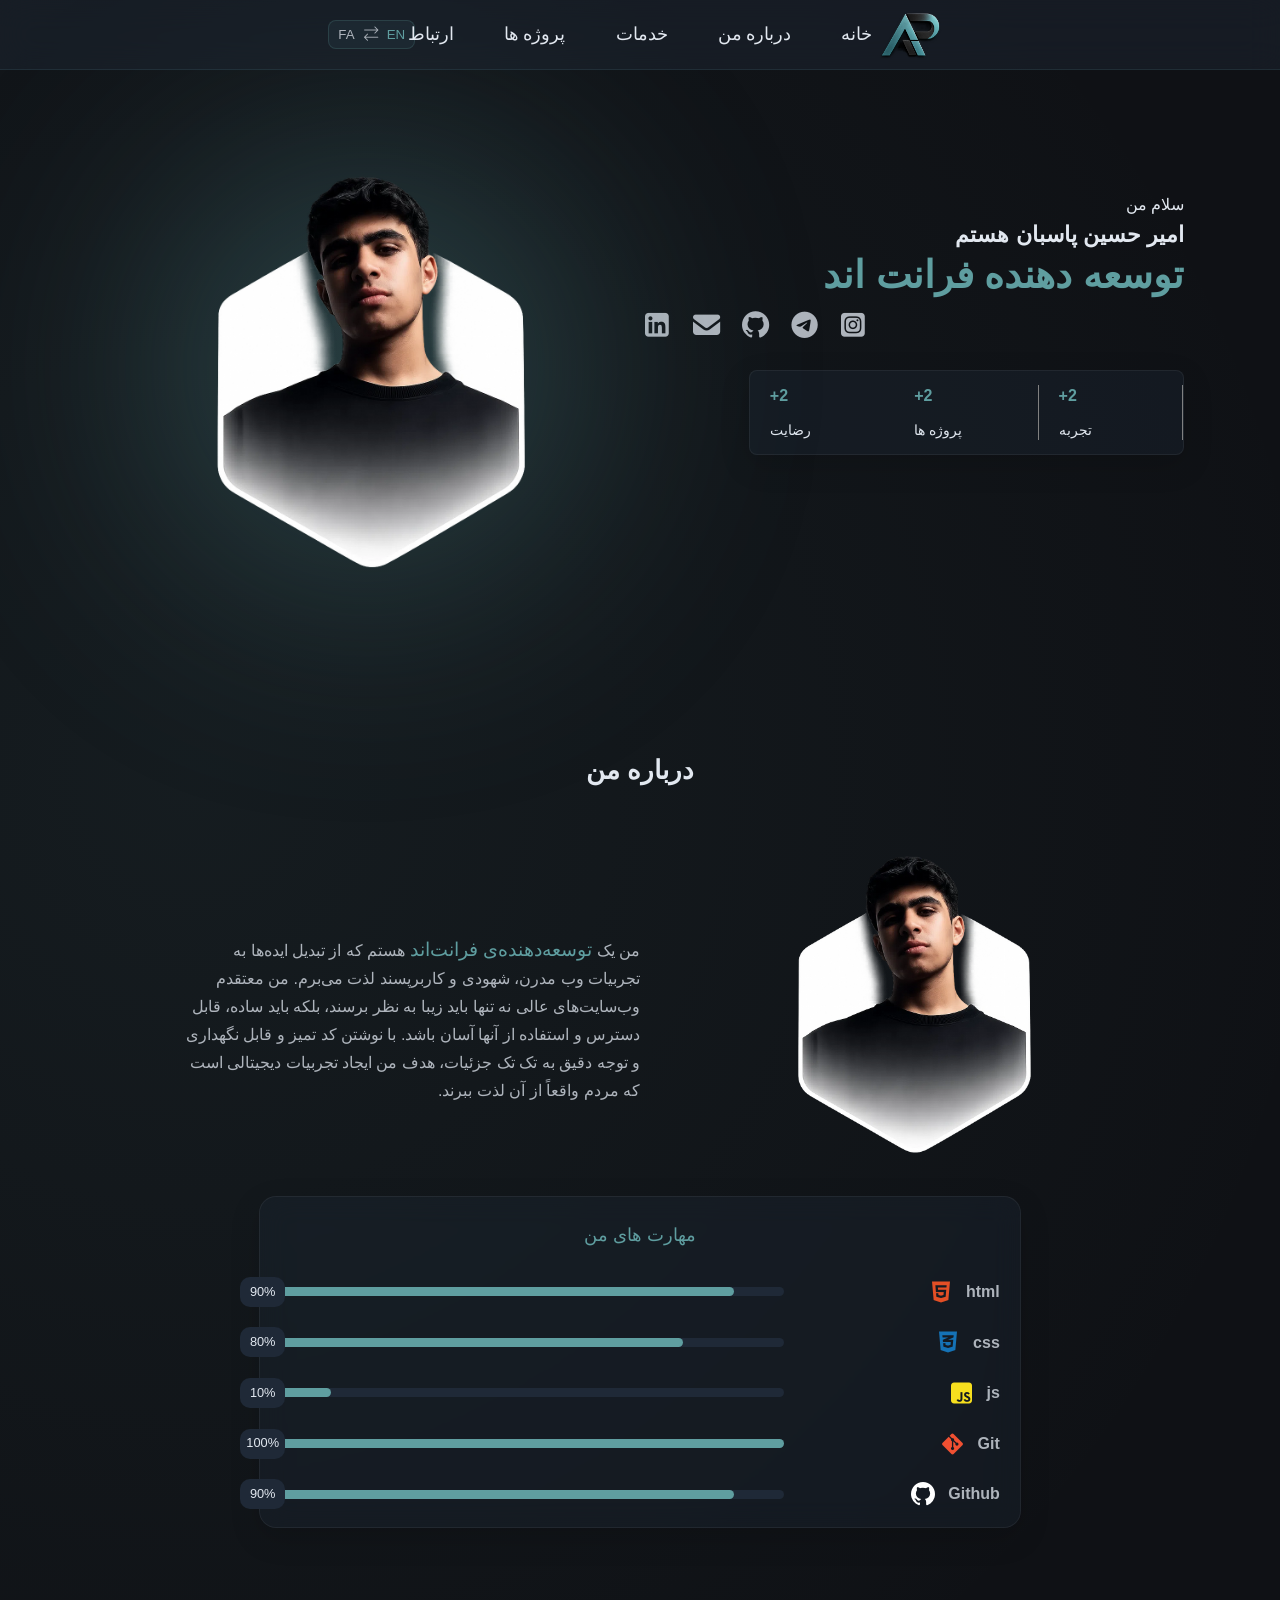
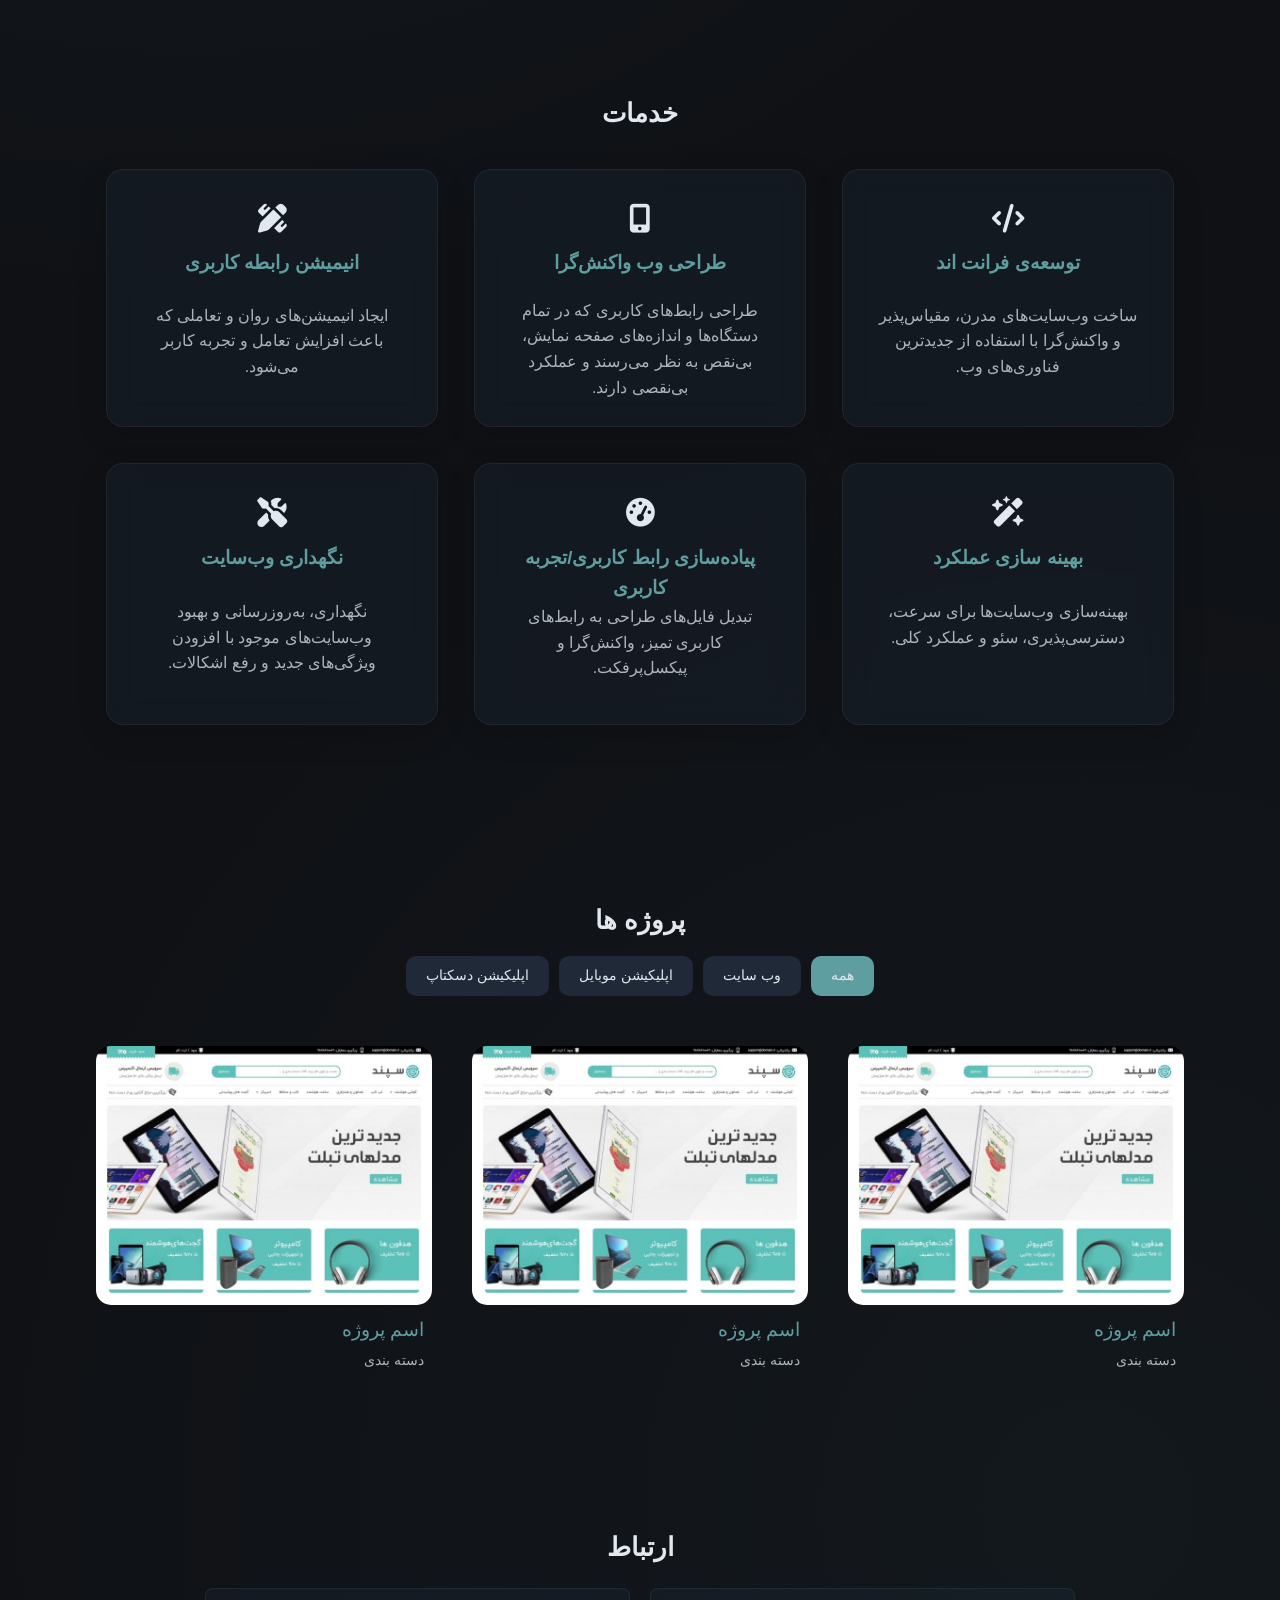
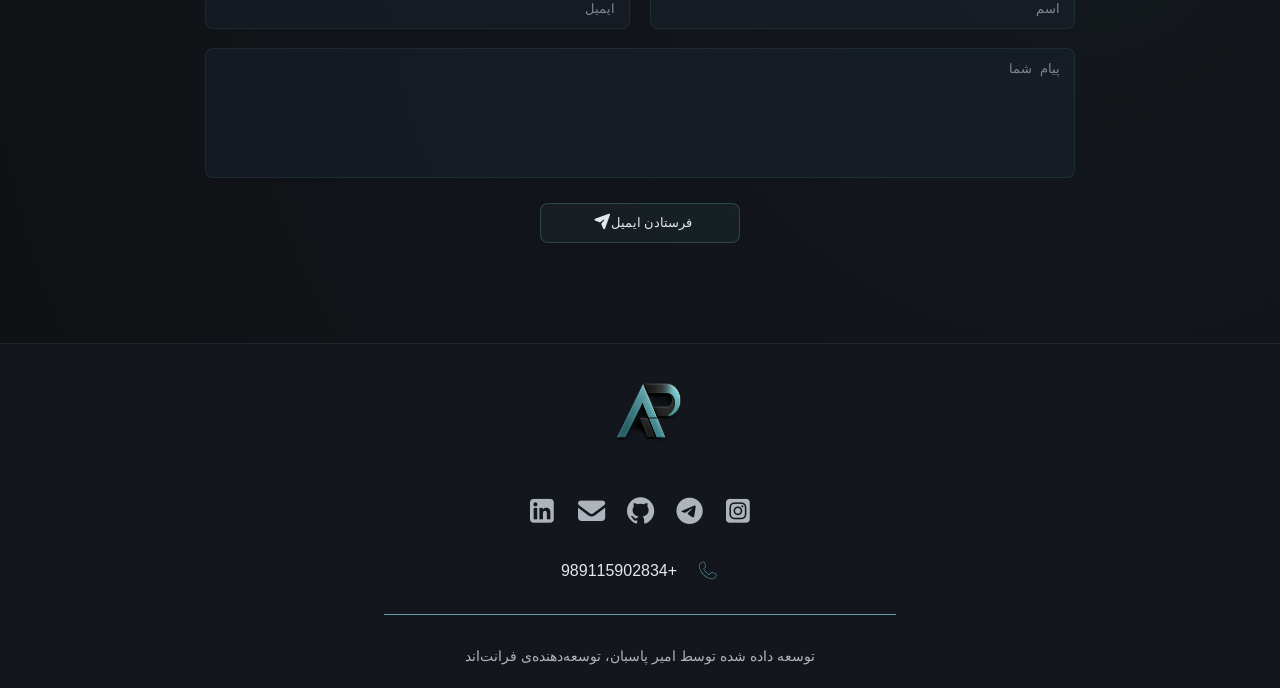
==== commit 96ef54f6: "linke font.css" ====
--- a/src/html/fa.html
+++ b/src/html/fa.html
@@ -18,11 +18,8 @@
     <!-- responsive -->
     <link rel="stylesheet" href="/src/css/responsive.css">
 
-    <!-- google font -->
-    <link rel="preconnect" href="https://fonts.googleapis.com">
-    <link rel="preconnect" href="https://fonts.gstatic.com" crossorigin>
-    <link href="https://fonts.googleapis.com/css2?family=Nunito:ital,wght@0,200..1000;1,200..1000&display=swap"
-        rel="stylesheet">
+    <!-- font -->
+    <link rel="stylesheet" href="/src/css/font.css">
 
 </head>
 
--- a/src/css/font.css
+++ b/src/css/font.css
@@ -0,0 +1,44 @@
+@font-face {
+    font-family: font-black;
+    src: url(/src/IRANSansX/woff/IRANSansX-Black.woff);
+}
+@font-face {
+    font-family: font-bold;
+    src: url(/src/IRANSansX/woff/IRANSansX-Bold.woff);
+}
+@font-face {
+    font-family: font-demibold;
+    src: url(/src/IRANSansX/woff/IRANSansX-DemiBold.woff);
+}
+@font-face {
+    font-family: font-extrabold;
+    src: url(/src/IRANSansX/woff/IRANSansX-ExtraBold.woff);
+}
+@font-face {
+    font-family: font-extrablack;
+    src: url(/src/IRANSansX/woff/IRANSansX-ExtraBlack.woff);
+}
+@font-face {
+    font-family: font-heavy;
+    src: url(/src/IRANSansX/woff/IRANSansX-Heavy.woff);
+}
+@font-face {
+    font-family: font-light;
+    src: url(/src/IRANSansX/woff/IRANSansX-Light.woff);
+}
+@font-face {
+    font-family: font-medium;
+    src: url(/src/IRANSansX/woff/IRANSansX-Medium.woff);
+}
+@font-face {
+    font-family: font-regular;
+    src: url(/src/IRANSansX/woff/IRANSansX-Regular.woff);
+}
+@font-face {
+    font-family: font-thin;
+    src: url(/src/IRANSansX/woff/IRANSansX-Thin.woff);
+}
+@font-face {
+    font-family: font-ultralight;
+    src: url(/src/IRANSansX/woff/IRANSansX-UltraLight.woff);
+}
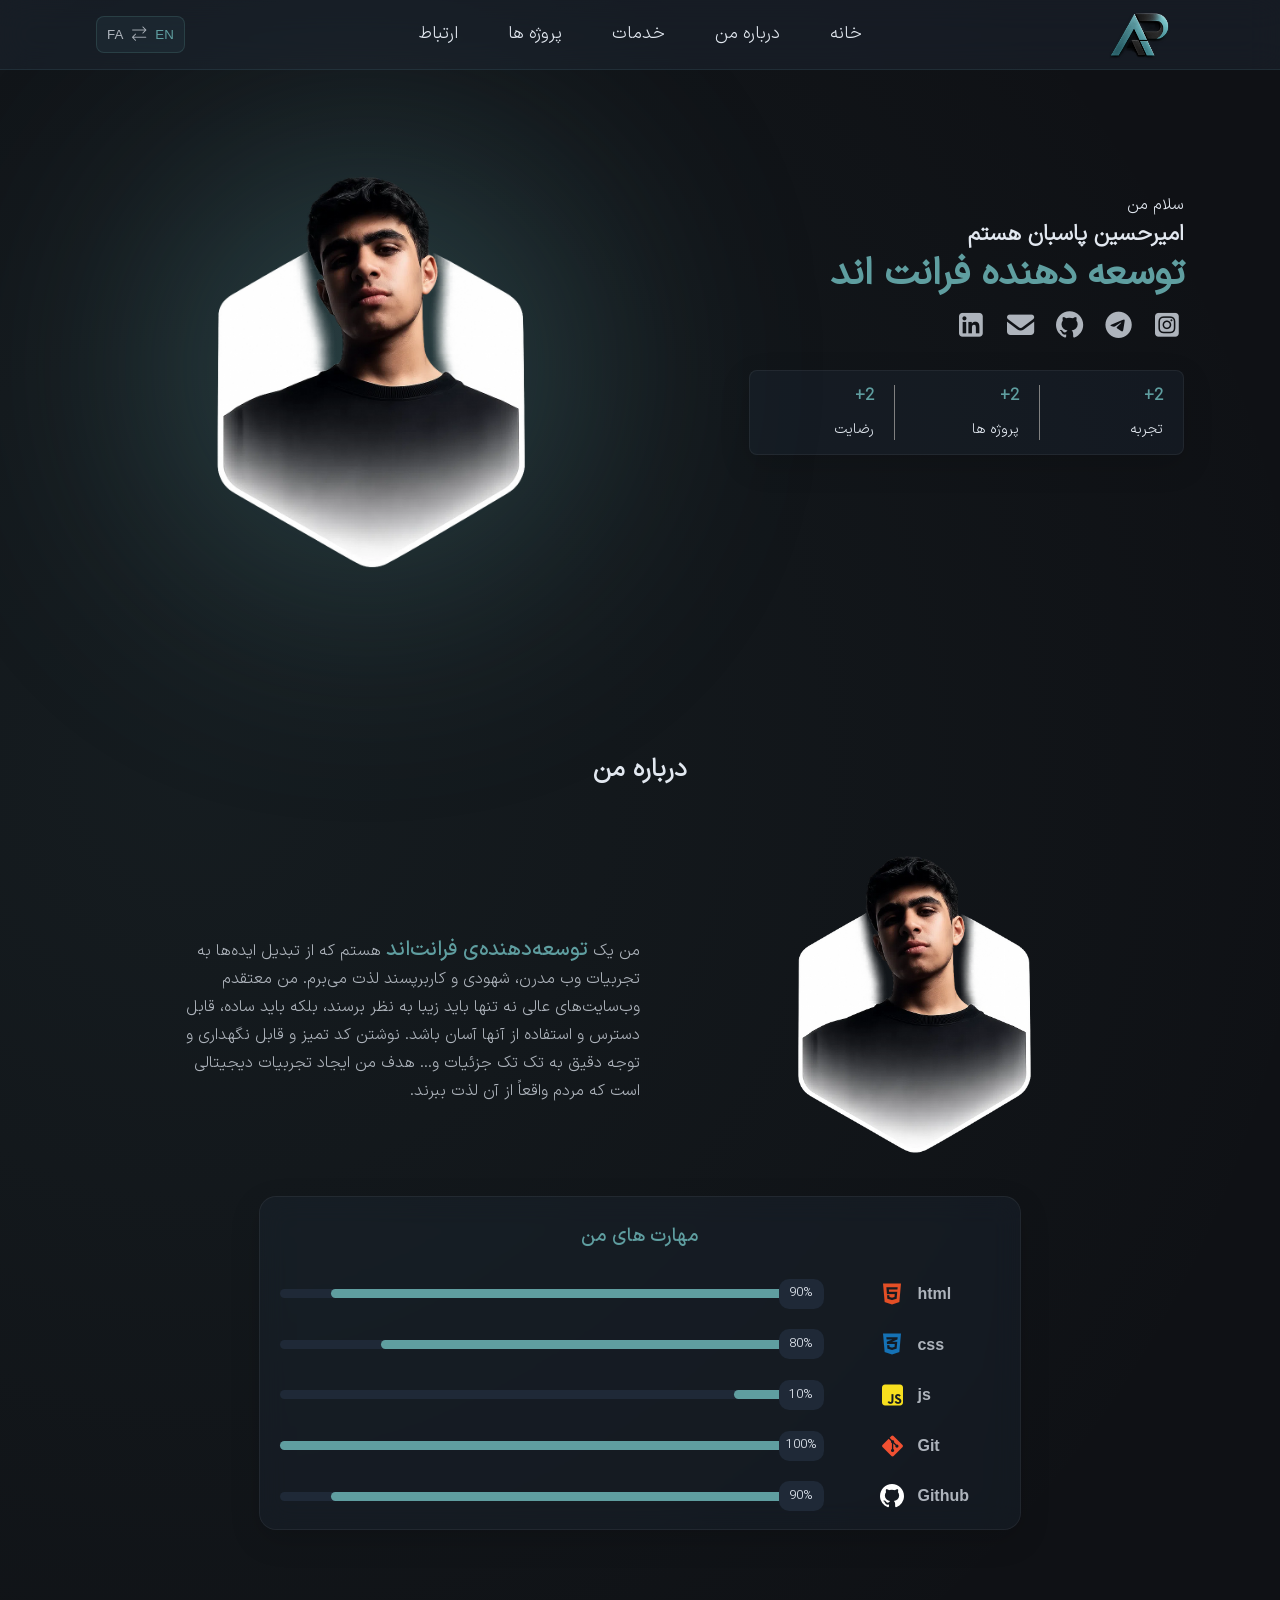
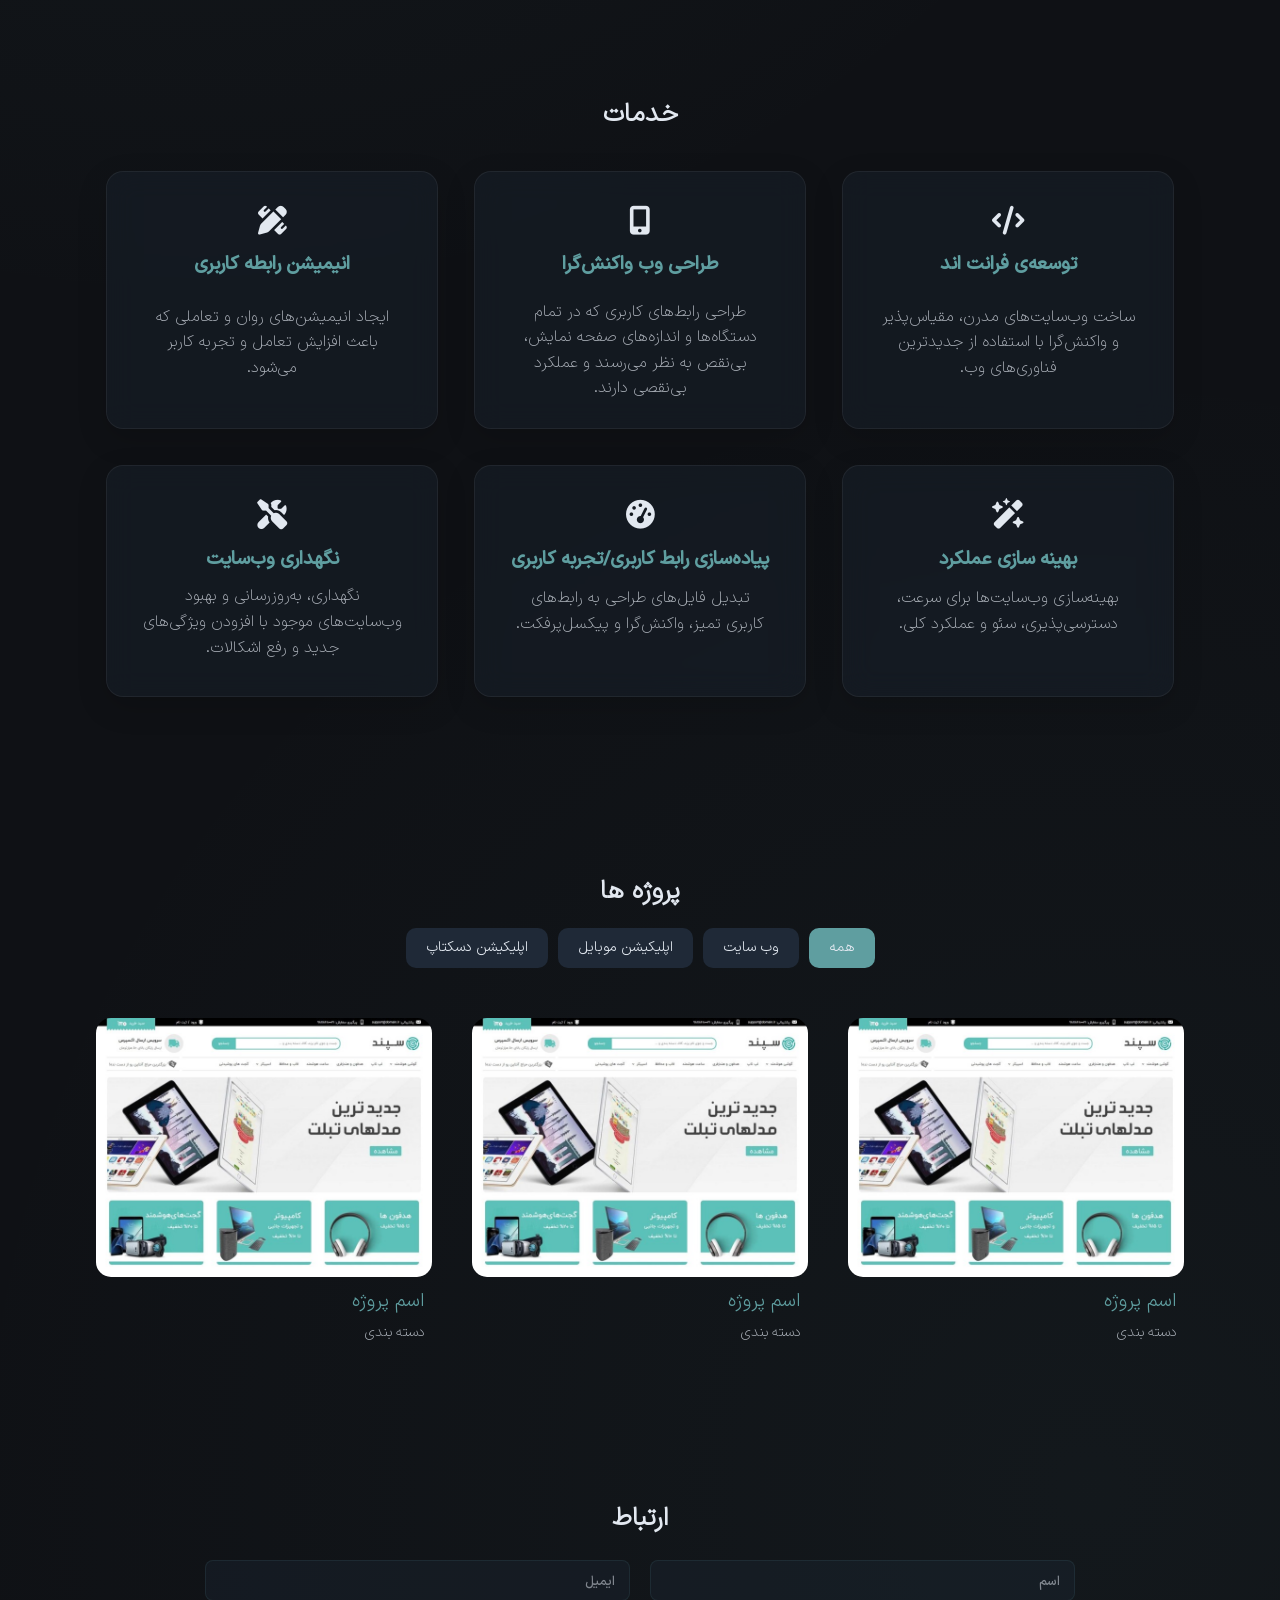
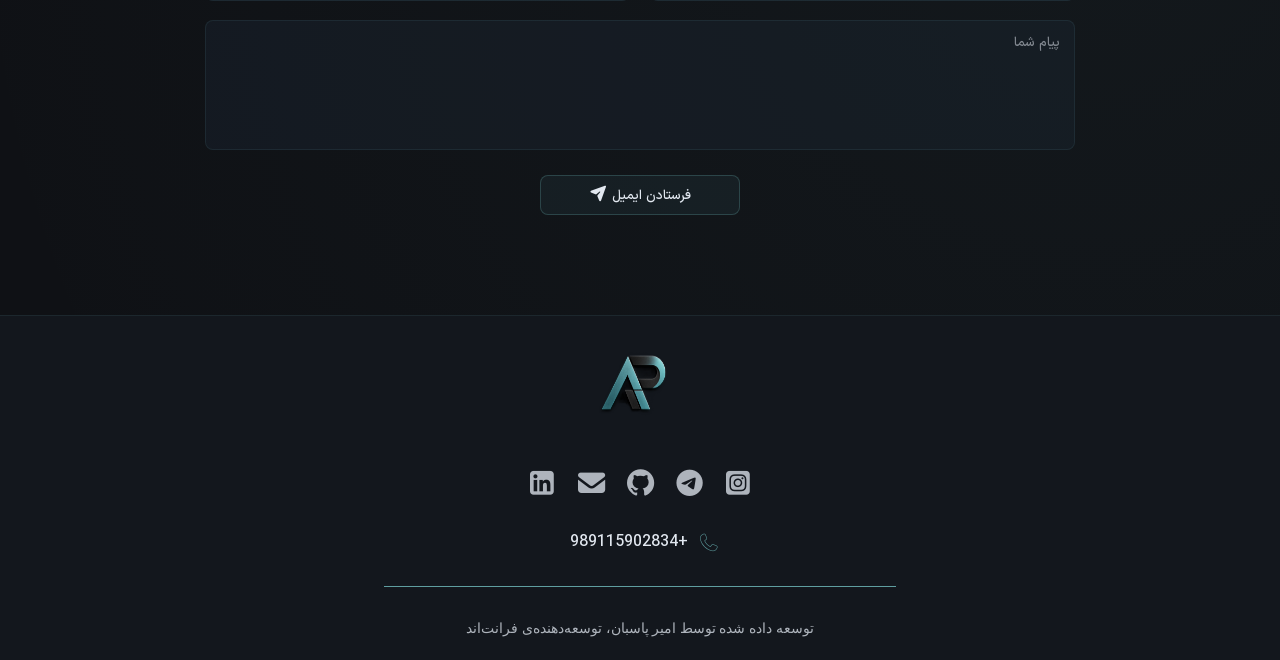
==== commit c79af5c4: "change the font family" ====
--- a/src/html/fa.html
+++ b/src/html/fa.html
@@ -13,7 +13,7 @@
     <link rel="stylesheet" href="/src/css/all.min.css">
 
     <!-- STYLE CSS -->
-    <link rel="stylesheet" href="/src/css/style.css">
+    <link rel="stylesheet" href="/src/css/fa.css">
 
     <!-- responsive -->
     <link rel="stylesheet" href="/src/css/responsive.css">
@@ -86,7 +86,7 @@
                     <div class="text-description-home">
 
                         <p>سلام من</p>
-                        <h1>امیر حسین پاسبان هستم</h1>
+                        <h1>امیرحسین پاسبان هستم</h1>
                         <h3>توسعه دهنده فرانت اند</h3>
 
                     </div>
@@ -177,8 +177,8 @@
                                 من یک <span>توسعه‌دهنده‌ی فرانت‌اند</span> هستم که از تبدیل ایده‌ها به تجربیات وب مدرن،
                                 شهودی و
                                 کاربرپسند لذت می‌برم. من معتقدم وب‌سایت‌های عالی نه تنها باید زیبا به نظر برسند، بلکه
-                                باید ساده، قابل دسترس و استفاده از آنها آسان باشد. با نوشتن کد تمیز و قابل نگهداری و
-                                توجه دقیق به تک تک جزئیات، هدف من ایجاد تجربیات دیجیتالی است که مردم واقعاً از آن لذت
+                                باید ساده، قابل دسترس و استفاده از آنها آسان باشد. نوشتن کد تمیز و قابل نگهداری و
+                                توجه دقیق به تک تک جزئیات و... هدف من ایجاد تجربیات دیجیتالی است که مردم واقعاً از آن لذت
                                 ببرند.
                             </p>
 
--- a/src/css/fa.css
+++ b/src/css/fa.css
@@ -0,0 +1,1250 @@
+*,
+*::after,
+*::before {
+    margin: 0;
+    padding: 0;
+    box-sizing: border-box;
+}
+
+/*-------------------------*/
+a {
+    text-decoration: none;
+}
+
+ul {
+    list-style-type: none;
+}
+
+.title {
+    display: flex;
+    align-items: center;
+    flex-direction: column;
+    justify-content: flex-start;
+    gap: 15px;
+    text-align: center;
+}
+
+.title>h2 {
+    color: var(--font-color);
+    font-size: clamp(1.5rem, 2vw, 2rem);
+    font-family: font-light;
+    font-weight: 700;
+    line-height: 1.2;
+    cursor: default;
+}
+
+.glass {
+    background: rgba(31, 41, 55, 0.35);
+    backdrop-filter: blur(14px);
+    -webkit-backdrop-filter: blur(14px);
+    border: 1px solid rgba(255, 255, 255, 0.06);
+    box-shadow: 0 10px 30px rgba(0, 0, 0, 0.15);
+    border-radius: 17px;
+
+}
+
+html {
+    scroll-behavior: smooth;
+}
+
+/*-------------------------------*/
+:root {
+    --background: #0F1115;
+    --font-color: #E2E8F0;
+    --font-color-2: #AEB4BC;
+    --special-color: #5f9ea0;
+    --special-color-2: #1F2937;
+}
+
+/* wallpaper */
+body {
+    min-height: 100dvh;
+    background:
+        radial-gradient(circle at 15% 20%,
+            rgba(95, 158, 160, 0.08),
+            transparent 35%),
+        radial-gradient(circle at 85% 80%,
+            rgba(95, 158, 160, 0.05),
+            transparent 35%),
+        var(--background);
+    color: var(--font-color);
+    line-height: 1.6;
+    display: flex;
+    align-items: center;
+    justify-content: center;
+}
+
+/* container */
+
+.container {
+    width: 100%;
+    min-height: 100dvh;
+    display: flex;
+    align-items: center;
+    justify-content: center;
+    flex-direction: column;
+}
+
+/*----------header----------*/
+header {
+    width: 100%;
+    height: 70px;
+    display: flex;
+    align-items: center;
+    justify-content: center;
+    background: rgba(31, 41, 55, 0.45);
+    backdrop-filter: blur(16px);
+    -webkit-backdrop-filter: blur(16px);
+    z-index: 999;
+    top: 0;
+    position: sticky;
+    border-bottom: 1px solid rgba(95, 158, 160, .141);
+}
+
+/* navbar */
+nav {
+    width: 85%;
+    height: 100%;
+    display: flex;
+    align-items: center;
+    justify-content: center;
+    /* border-bottom: 0.5px solid cadetblue; */
+
+}
+
+#container-header-items {
+    display: flex;
+    align-items: center;
+    justify-content: space-between;
+    width: 100%;
+    height: 100%;
+}
+
+
+/* header items */
+
+/* header left items */
+.header-left-items {
+    width: calc((100% / 3) - 4%);
+    height: 100%;
+    display: flex;
+    align-items: center;
+    position: relative;
+}
+
+.header-left-items>a {
+    width: 100%;
+    height: 100%;
+    display: flex;
+    align-items: center;
+    justify-content: right;
+    cursor: default;
+}
+
+.header-left-items>a>img {
+    width: 90px;
+    height: 73px;
+    cursor: pointer;
+}
+
+/* header center items */
+.header-center-items {
+    width: calc((100% / 3) + 8%);
+    height: 100%;
+    display: flex;
+    align-items: center;
+    justify-content: center;
+    gap: 50px;
+}
+
+.header-center-items>li {
+    width: max-content;
+    height: 100%;
+    display: flex;
+    align-items: center;
+    justify-content: center;
+}
+
+.header-center-items>li>a {
+    height: 100%;
+    width: max-content;
+    display: flex;
+    align-items: center;
+    color: var(--font-color);
+    font-family: font-light;
+    font-size: 1.1rem;
+    position: relative;
+    overflow: hidden;
+    transition:
+        color 0.3s ease,
+        transform 0.3s ease;
+}
+
+.header-center-items>li>a:hover {
+    color: var(--special-color);
+}
+
+.header-center-items>li>a::after {
+    content: "";
+    position: absolute;
+    width: 100%;
+    height: 2px;
+    background-color: var(--special-color);
+    bottom: 16px;
+    right: -100%;
+    transition: all .5s ease-in-out;
+}
+
+.header-center-items>li>a:hover::after {
+    right: 0;
+    background-color: var(--special-color);
+}
+
+/* header center items 2 */
+.header-center-items-2 {
+    width: calc((100% / 3) - 4%);
+    height: 100%;
+    display: none;
+    align-items: center;
+    justify-content: left;
+    gap: 50px;
+}
+
+.header-center-items-2>li {
+    width: 100%;
+    height: 100%;
+    display: flex;
+    align-items: center;
+    justify-content: left;
+    position: relative;
+}
+
+.header-center-items-2>li>a {
+    width: max-content;
+    height: 100%;
+    display: flex;
+    align-items: center;
+    justify-content: left;
+}
+
+.header-center-items-2>li>a>i {
+    font-size: 1.5rem;
+    color: var(--special-color);
+
+}
+
+.menu-site {
+    position: absolute;
+    visibility: hidden;
+    opacity: 0;
+    width: 70px;
+    height: 0dvh;
+    display: flex;
+    flex-direction: column;
+    align-items: center;
+    justify-content: center;
+    background: rgb(21, 29, 38);
+    backdrop-filter: blur(16px);
+    -webkit-backdrop-filter: blur(16px);
+    top: 69px;
+    overflow: hidden;
+    left: -20px;
+    border: 1px solid rgba(95, 158, 160, .141);
+    border-top: none;
+    border-radius:  2px 2px 30px 30px;
+    transition: height .9s ease-in-out;
+    gap: 10px;
+    z-index: 900;
+}
+
+.header-center-items-2>li:hover .menu-site {
+    visibility: visible;
+    opacity: 1;
+    height: 50dvh;
+    justify-content: space-evenly;
+}
+
+.menu-site>li {
+    width: 100%;
+    height: max-content;
+    display: flex;
+    align-items: center;
+    justify-content: center;
+}
+
+.menu-site>li>a {
+    width: 100%;
+    height: 100%;
+    display: flex;
+    align-items: center;
+    justify-content: center;
+    color: var(--special-color);
+    font-size: .9rem;
+    font-weight: 600;
+}
+
+/* header right items */
+.header-right-items {
+    width: calc((100% / 3) - 4%);
+    height: 100%;
+    display: flex;
+    align-items: center;
+    justify-content: left;
+}
+
+.language-btn {
+    display: flex;
+    align-items: center;
+    gap: 7px;
+    padding: 10px 10px;
+    background: rgba(95, 158, 160, 0.08);
+    border: 1px solid rgba(95, 158, 160, 0.2);
+    border-radius: 8px;
+    color: var(--font-color-2);
+    cursor: pointer;
+    transition:
+        background-color 0.25s ease,
+        border-color 0.25s ease;
+}
+
+.language {
+    transition: color 0.25s ease;
+}
+.language>a{
+    width: 100%;
+    height: 100%;
+    color: var(--font-color-2);
+}
+
+.language .active {
+    color: var(--special-color);
+}
+
+.language-btn>i {
+    color: var(--font-color-2);
+    font-size: 0.9rem;
+}
+
+.language-btn:hover {
+    background: rgba(95, 158, 160, 0.14);
+    border-color: rgba(95, 158, 160, 0.4);
+}
+
+
+/* ------------main------------- */
+main {
+    width: 85%;
+    height: max-content;
+    display: flex;
+    flex-direction: column;
+    align-items: center;
+    justify-content: center;
+    row-gap: 170px;
+    padding-bottom: 100px;
+}
+
+/* --------------home page------------- */
+#home-page {
+    width: 100%;
+    height: 100%;
+    display: flex;
+    align-items: center;
+    justify-content: space-around;
+}
+
+.description-home {
+    display: flex;
+    flex-direction: column;
+    width: 50%;
+    line-height: 40px;
+    margin-bottom: 10px;
+    animation: heroText 1.3s ease-out both;
+}
+
+@keyframes heroText {
+    from {
+        opacity: 0;
+        transform: translateY(40px);
+    }
+
+    to {
+        opacity: 1;
+        transform: translateY(0);
+    }
+}
+
+
+/* text descripttion */
+.text-description-home {
+    display: flex;
+    flex-direction: column;
+    align-items: start;
+    justify-content: center;
+    width: 80%;
+    line-height: 30px;
+}
+
+.text-description-home>* {
+    color: var(--font-color);
+}
+
+.text-description-home>h1 {
+    font-size: 1.4rem;
+    font-family: font-light;
+    cursor: default;
+}
+
+.text-description-home>h3 {
+    font-size: 2.375rem;
+    line-height: 50px;
+    font-family: font-regular;
+    color: var(--special-color);
+    cursor: default;
+}
+
+.text-description-home>p {
+    font-weight: 500;
+    cursor: default;
+    font-family: font-light;
+}
+
+/* link descripttion in home */
+.links-description-home {
+    display: flex;
+    align-items: center;
+    justify-content: right;
+    gap: 15px;
+    margin-top: 10px;
+}
+
+.links-description-home>a>i {
+    font-size: 1.7rem;
+    color: var(--font-color-2);
+}
+
+/* stats */
+.stats {
+    width: 80%;
+    height: 85px;
+    display: flex;
+    align-items: center;
+    justify-content: center;
+    margin-top: 20px;
+    border-radius: 8px;
+}
+
+.stats-item {
+    width: calc(100% / 3);
+    height: 100%;
+    display: flex;
+    align-items: center;
+    justify-content: center;
+    flex-direction: column;
+    gap: 9px;
+    position: relative;
+    padding-right: 20px;
+}
+
+.stats-item:nth-of-type(1):after {
+    content: "";
+    background-color: gray;
+    width: 1px;
+    height: 55px;
+    position: absolute;
+    left: 0;
+}
+
+.stats-item:nth-of-type(2):after {
+    content: "";
+    background-color: gray;
+    width: 1px;
+    height: 55px;
+    position: absolute;
+    left: 0;
+}
+
+/* top stats item */
+.stats-item-top {
+    width: 100%;
+    height: 30%;
+    display: flex;
+    justify-content: right;
+    align-items: center;
+}
+
+.stats-item-top>p {
+    color: var(--special-color);
+    font-weight: 800;
+    cursor: default;
+    font-family: font-light;
+}
+
+/* down stats item */
+.stats-item-down {
+    width: 100%;
+    height: 30%;
+    display: flex;
+    align-items: center;
+    justify-content: right;
+}
+
+.stats-item-down>p {
+    font-size: .9rem;
+    color: var(--font-color);
+    cursor: default;
+    font-family: font-light;
+}
+
+/* image me */
+.image-me-home {
+    width: 50%;
+    height: 100%;
+    position: relative;
+    display: flex;
+    align-items: end;
+    justify-content: center;
+    z-index: auto;
+    margin-top: 80px;
+    opacity: .9;
+    animation: heroImageIn .8s ease-out forwards;
+}
+
+@keyframes heroImageIn {
+    from {
+        opacity: 0;
+        transform: translateX(60px);
+    }
+
+    to {
+        opacity: 1;
+        transform: translateX(0);
+    }
+}
+
+.image-me-home::before {
+    content: "";
+    position: absolute;
+    background-color: rgba(95, 158, 160, 0.64);
+    width: 80%;
+    height: 100%;
+    border-radius: 50%;
+    border: 5px solid var(--special-color-2);
+    z-index: -100;
+    filter: blur(120px);
+    opacity: .5;
+    animation: glowMove 5s ease-in-out infinite;
+}
+
+@keyframes glowMove {
+    0% {
+        transform: scale(1);
+    }
+
+    50% {
+        transform: scale(1.12);
+    }
+
+    100% {
+        transform: scale(1);
+    }
+}
+
+.image-me-home>img {
+    width: 80%;
+    height: 80%;
+}
+
+/* ---------about-page------------ */
+#about-page {
+    width: 100%;
+    height: 100%;
+    display: flex;
+    flex-direction: column;
+    align-items: center;
+    justify-content: center;
+    gap: 50px;
+}
+
+/* top and down about page */
+.top-about-page {
+    width: 100%;
+    height: max-content;
+    display: flex;
+    align-items: center;
+    justify-content: center;
+}
+
+.down-about-page {
+    width: 100%;
+    height: 100%;
+    display: flex;
+    align-items: center;
+    justify-content: center;
+}
+
+/* about page description */
+.description-about-page {
+    width: 100%;
+    height: max-content;
+    display: grid;
+    grid-template-columns: repeat(2, 1fr);
+    justify-content: center;
+    row-gap: 30px;
+}
+
+/* image about */
+.image-about {
+    width: 100%;
+    height: 100%;
+    display: flex;
+    grid-column: 1 span;
+    align-items: center;
+    justify-content: center;
+}
+
+.image-about>a {
+    width: 100%;
+    height: 100%;
+    display: flex;
+    align-items: top;
+    justify-content: center;
+}
+
+.image-about>a>img {
+    width: 330px;
+    height: 330px;
+
+}
+
+/* about me text */
+.about-me {
+    padding-top: 100px;
+    width: 85%;
+    height: max-content;
+    grid-column: 1 span;
+    display: flex;
+    align-items: center;
+    justify-content: center;
+    gap: 30px;
+}
+
+.about-me>p {
+    width: 100%;
+    font-size: 1rem;
+    color: var(--font-color-2);
+    line-height: 28px;
+    cursor: default;
+    font-family: font-light;
+}
+
+.about-me>p>span {
+    color: var(--special-color);
+    font-size: 1.3rem;
+    font-family: font-medium;
+}
+
+/* skills me */
+.container-skills {
+    width: 70%;
+    height: 100%;
+    grid-column: 2 span;
+    display: flex;
+    align-items: center;
+    flex-direction: column;
+    justify-content: right;
+    justify-self: center;
+    gap: 25px;
+    padding: 20px;
+}
+
+.container-skills>.title>h2 {
+    font-size: 1.2rem;
+    font-weight: 500;
+    padding: 8px;
+    color: var(--special-color);
+    font-family: font-medium;
+    display: flex;
+    align-items: end;
+    justify-content: center;
+    position: relative;
+}
+
+.skills {
+    width: 100%;
+    height: max-content;
+    display: flex;
+    align-items: center;
+    position: relative;
+    justify-content: space-between;
+}
+
+.skill-icon {
+    width: 17%;
+    height: 100%;
+    display: flex;
+    align-items: center;
+    justify-content: left;
+    order: 0;
+    gap: 10px;
+}
+
+.skills:nth-of-type(2)>.skill-icon>i {
+    color: #E34F26;
+    font-size: 1.5rem;
+}
+
+.skills:nth-of-type(3)>.skill-icon>i {
+    color: #1572B6;
+    font-size: 1.5rem;
+}
+
+.skills:nth-of-type(4)>.skill-icon>i {
+    color: #F7DF1E;
+    font-size: 1.5rem;
+}
+
+.skills:nth-of-type(5)>.skill-icon>i {
+    color: #F05032;
+    font-size: 1.5rem;
+}
+
+.skills:nth-of-type(6)>.skill-icon>i {
+    color: #FFFFFF;
+    font-size: 1.5rem;
+}
+
+.skill-icon>i{
+    order: 1;
+}
+.skill-icon>p {
+    font-size: 1rem;
+    font-weight: 600;
+    color: var(--font-color-2);
+    font-family: Arial, Helvetica, sans-serif;
+    cursor: default;
+    order: 0;
+}
+
+.percent-skill {
+    width: 70%;
+    height: 9px;
+    background-color: var(--special-color-2);
+    border-radius: 15px;
+    position: relative;
+    display: flex;
+    align-items: center;
+    justify-content: left;
+    order: 1;
+
+}
+
+.percent-skill::before {
+    content: "75%";
+    font-size: .8rem;
+    font-weight: 300;
+    color: var(--font-color);
+    font-family: font-light;
+    position: absolute;
+    display: flex;
+    align-items: center;
+    justify-content: center;
+    width: 45px;
+    height: 30px;
+    border-radius: 10px;
+    right: -40px;
+    z-index: 10;
+    background-color: var(--special-color-2);
+
+}
+
+.container-skills>:nth-child(2)>.percent-skill::before {
+    content: "90%";
+}
+
+.container-skills>:nth-child(3)>.percent-skill::before {
+    content: "80%";
+}
+
+.container-skills>:nth-child(4)>.percent-skill::before {
+    content: "10%";
+}
+
+.container-skills>:nth-child(5)>.percent-skill::before {
+    content: "100%";
+}
+
+.container-skills>:nth-child(6)>.percent-skill::before {
+    content: "90%";
+}
+
+
+.container-skills>.skills>.percent-skill::after {
+    content: "";
+    position: absolute;
+    width: var(--current-width, 0%);
+    height: 100%;
+    right: 0;
+    background-color: var(--special-color);
+    border-radius: 20px;
+    transition: width 3s ease-in-out;
+}
+
+.container-skills>:nth-child(2)>.percent-skill {
+    --target: 90%;
+}
+
+.container-skills>:nth-child(3)>.percent-skill {
+    --target: 80%;
+}
+
+.container-skills>:nth-child(4)>.percent-skill {
+    --target: 10%;
+}
+
+.container-skills>:nth-child(5)>.percent-skill {
+    --target: 100%;
+}
+
+.container-skills>:nth-child(6)>.percent-skill {
+    --target: 90%;
+}
+
+
+/* --------services-page----------- */
+#services-page {
+    width: 100%;
+    height: max-content;
+    display: flex;
+    align-items: center;
+    justify-content: center;
+    flex-direction: column;
+    gap: 30px;
+}
+
+/* services box and items */
+.services-box {
+    width: 100%;
+    height: max-content;
+    padding: 10px;
+    gap: 36px;
+    display: grid;
+    grid-template-columns: repeat( 3 , minmax(250px, 1fr));
+    grid-template-rows: repeat(auto-fit, 1fr);
+    justify-content: center;
+
+}
+
+.services-box-item {
+    display: flex;
+    align-items: center;
+    justify-content: center;
+    flex-direction: column;
+    border-radius: 17px;
+    padding: 35px;
+    gap: 10px;
+    transition: all .4s ease-in-out;
+}
+.services-box-item:hover{
+    background: rgba(50, 59, 69, 0.35);
+    transform: scale(1.03 , 1.05);
+}
+
+.s-b-item-top {
+    width: 100%;
+    height: 50%;
+    gap: 15px;
+    display: flex;
+    align-items: center;
+    justify-content: start;
+    flex-direction: column;
+    text-align: center;
+}
+
+.s-b-item-top>i {
+    font-size: 1.8rem;
+    color: var(--font-color);
+}
+
+.s-b-item-top>h3 {
+    color: var(--special-color);
+    cursor: default;
+    font-family: font-medium;
+}
+
+.s-b-item-down {
+    width: 100%;
+    height: 50%;
+    display: flex;
+    align-items: baseline;
+    justify-content: center;
+    text-align: center;
+}
+
+.s-b-item-down>p {
+    font-size: 1rem;
+    color: var(--font-color-2);
+    cursor: default;
+    font-family: font-ultralight;
+}
+
+/* --------------project page------------------- */
+#project-page {
+    width: 100%;
+    height: 100%;
+    display: flex;
+    flex-direction: column;
+    justify-content: center;
+    align-items: center;
+    gap: 20px;
+}
+
+/* filter projects */
+.container-filter-project {
+    width: 100%;
+    height: max-content;
+    display: flex;
+    align-items: center;
+    justify-content: center;
+}
+
+.filter-project {
+    width: 100%;
+    height: 100%;
+    display: flex;
+    align-items: center;
+    justify-content: center;
+    gap: 10px;
+}
+
+.filter-project>li {
+    width: max-content;
+    height: 30px;
+    background-color: var(--special-color-2);
+    display: flex;
+    align-items: center;
+    justify-content: center;
+    padding: 20px;
+    border-radius: 10px;
+    transition: all .4s ease-in-out;
+    cursor: pointer;
+}
+.filter-project>li:hover{
+    background-color: rgb(26, 60, 62);
+    transform: scaleX(1.02);
+}
+
+.filter-project>li:nth-of-type(1) {
+    background-color: var(--special-color);
+}
+
+.filter-project>li>a {
+    font-size: .9rem;
+    color: var(--font-color);
+    font-family: font-light;
+}
+
+/* projects */
+.projects {
+    width: 100%;
+    height: max-content;
+    display: grid;
+    grid-template-columns: repeat(auto-fit, minmax(200px, 1fr));
+    justify-content: center;
+    gap: 40px;
+    margin-top: 30px;
+}
+
+/* project items */
+.item-project {
+    display: flex;
+    flex-direction: column;
+    justify-content: center;
+    align-items: center;
+    background-color: transparent;
+    gap: 10px;
+    position: relative;
+    cursor: pointer;
+    transition:
+        transform 0.35s ease,
+        box-shadow 0.35s ease;
+}
+
+.item-project:hover {
+    transform: translateY(-8px);
+}
+
+.top-item-project {
+    width: 100%;
+    height: 85%;
+    border-radius: 15px;
+    overflow: hidden;
+}
+.top-item-project>a{
+    width: 100%;
+    height: 100%;
+}
+.top-item-project>a>img {
+    width: 100%;
+    height: 100%;
+    object-fit: cover;
+    transition: transform 0.5s ease;
+}
+
+.item-project:hover .top-item-project img {
+    transform: scale(1.05);
+}
+
+.top-item-project::after {
+    content: "";
+    position: absolute;
+    inset: 0;
+    opacity: 0;
+    transition: opacity 0.35s ease;
+}
+
+.item-project:hover .top-item-project::after {
+    opacity: 1;
+}
+
+/* down-item-project */
+.down-item-project {
+    width: 100%;
+    height: 15%;
+    display: flex;
+    flex-direction: column;
+    align-items: start;
+    justify-content: space-between;
+    padding-inline-start: 8px;
+    gap: 4px;
+}
+
+.down-item-project>p:nth-of-type(1) {
+    font-size: 1.2rem;
+    color: var(--special-color);
+    font-family: font-light;
+}
+
+.down-item-project>p:nth-of-type(2) {
+    font-size: .9rem;
+    color: var(--font-color-2);
+    font-family: font-ultralight;
+}
+
+
+
+/* -------------contact page----------------- */
+
+#contact-page {
+    width: 100%;
+    height: 100%;
+    display: flex;
+    align-items: center;
+    flex-direction: column;
+    justify-content: center;
+    gap: 25px;
+}
+
+
+.contact-box {
+    width: 80%;
+    height: 100%;
+    display: grid;
+    grid-template-columns: repeat(2, minmax(80px, 1fr));
+    justify-content: center;
+    gap: 20px;
+}
+
+.contact-inputs {
+    width: 100%;
+    background: rgba(31, 41, 55, 0.35);
+    border: 1px solid rgba(95, 158, 160, 0.12);
+    border-radius: 8px;
+    color: var(--font-color);
+    padding: 12px 14px;
+    outline: none;
+    cursor: pointer;
+    transition:
+        border-color 0.25s ease,
+        background-color 0.25s ease;
+}
+
+.contact-inputs::placeholder {
+    color: var(--font-color-2);
+    opacity: 0.7;
+    font-family: font-medium;
+}
+.contact-inputs:focus {
+    border-color: rgba(95, 158, 160, 0.5);
+
+    background: rgba(31, 41, 55, 0.5);
+}
+
+/* full name box */
+.full-name-box {
+    width: 100%;
+    height: 40px;
+    grid-column: 1 span;
+    border-radius: 4px;
+    display: flex;
+    align-items: start;
+    justify-content: center;
+}
+
+/* email address box */
+.email-address-box {
+    width: 100%;
+    height: 40px;
+    grid-column: 1 span;
+    border-radius: 4px;
+}
+
+
+/* message box */
+.user-message-box {
+    width: 100%;
+    min-height: 130px;
+    grid-column: 2 span;
+    border-radius: 4px;
+}
+
+.textarea {
+    width: 100%;
+    height: 100%;
+    background: rgba(31, 41, 55, 0.35);
+    border: 1px solid rgba(95, 158, 160, 0.12);
+    border-radius: 8px;
+    color: var(--font-color);
+    padding: 12px 14px;
+    resize: none;
+    cursor: pointer;
+    outline: none;
+    transition:
+        border-color 0.25s ease,
+        background-color 0.25s ease;
+}
+
+.textarea::placeholder {
+    color: var(--font-color-2);
+    opacity: 0.7;
+    font-family: font-medium;
+}
+.textarea:focus {
+    border-color: rgba(95, 158, 160, 0.5);
+
+    background: rgba(31, 41, 55, 0.5);
+}
+
+/* submit button */
+.submit-button {
+    min-width: 200px;
+    height: 40px;
+    border-radius: 7px;
+}
+
+.submit-button>button {
+    width: 100%;
+    height: 100%;
+    padding: 10px 20px;
+    font-family: font-medium;
+
+    border: 1px solid rgba(95, 158, 160, 0.3);
+    border-radius: 8px;
+
+    background: rgba(95, 158, 160, 0.08);
+    color: var(--font-color);
+
+    cursor: pointer;
+
+    transition:
+        transform 0.25s ease,
+        background-color 0.25s ease,
+        border-color 0.25s ease;
+}
+
+.submit-button>button:hover {
+    transform: translateY(-2px);
+
+    background: rgba(95, 158, 160, 0.16);
+    border-color: rgba(95, 158, 160, 0.5);
+}
+
+.submit-button>button:active {
+    transform: translateY(0);
+}
+
+.submit-button>button>i {
+    color: var(--font-color);
+    font-size: .9rem;
+    margin-right: 5px;
+    text-align: center;
+}
+
+
+/* ------------------- */
+
+/* footer */
+footer{
+    width: 100%;
+    height: max-content;
+    padding: 20px 0;
+    background: #13171D;
+    border-top: 1px solid rgba(95, 158, 160, 0.12);
+    display: flex;
+    flex-direction: column;
+    align-items: center;
+    justify-content: center;
+    gap: 30px;
+}
+
+/* logo */
+.logo{
+    width: 100%;
+    height: max-content;
+    display: flex;
+    align-items: center;
+    justify-content: center;
+}
+.logo>img{
+    width: 100px;
+    height: 93px;
+    margin-right: 15px;
+}
+
+/* phone number */
+.phone-number{
+    width: 100%;
+    height: max-content;
+    display: flex;
+    align-items: center;
+    justify-content: center;
+    gap: 10px;
+}
+.phone-number>i{
+    color: var(--special-color);
+    font-size: 1.1rem;
+}
+.phone-number>a{
+    font-size: 1rem;
+    color: var(--font-color);
+    margin-left: 10px;
+    font-family: font-medium;
+}
+
+/* created by */
+.created{
+    width: 40%;
+    height: max-content;
+    display: flex;
+    align-items: center;
+    justify-content: center;
+    border-top: 1px solid var(--special-color);
+}
+.created>p{
+    padding-top: 30px;
+    width: 100%;
+    font-size: .9rem;
+    text-align: center;
+    font-weight: 300;
+    color: var(--font-color-2);
+    font-family: ultralight;
+}
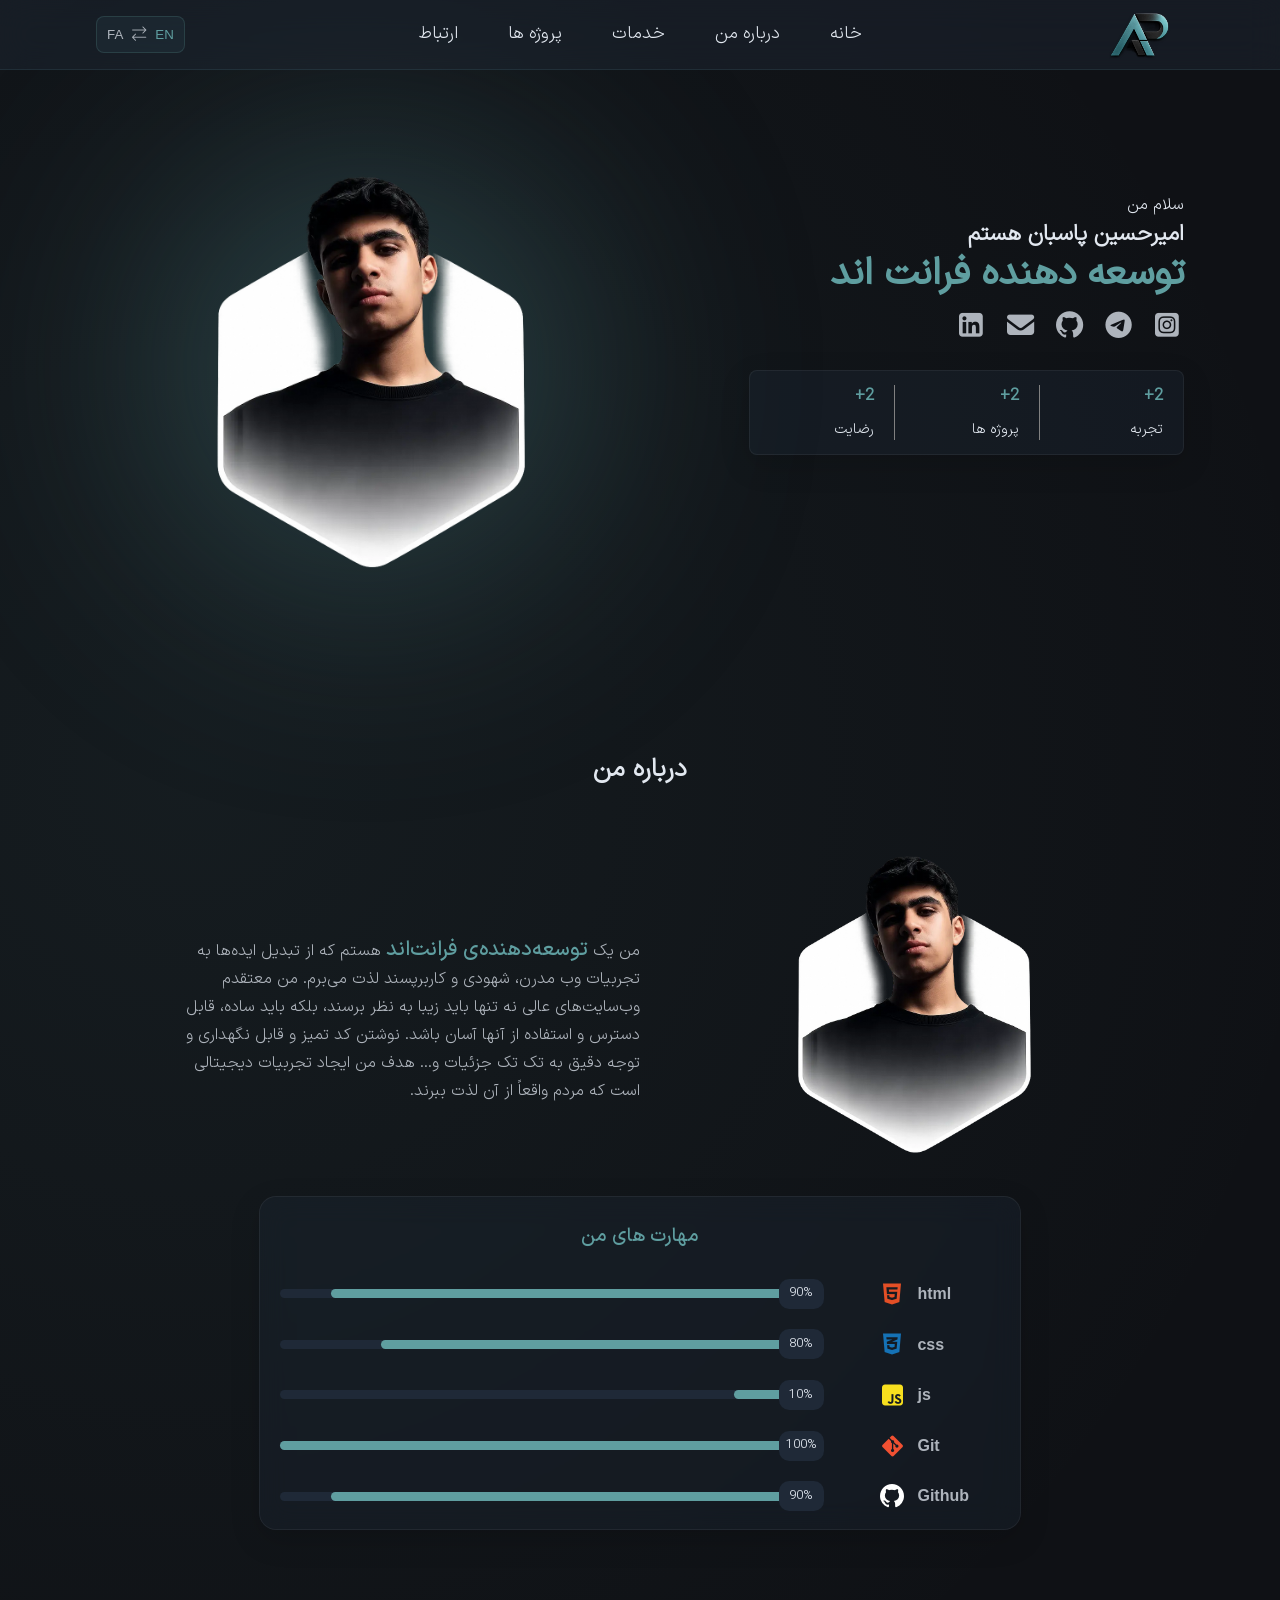
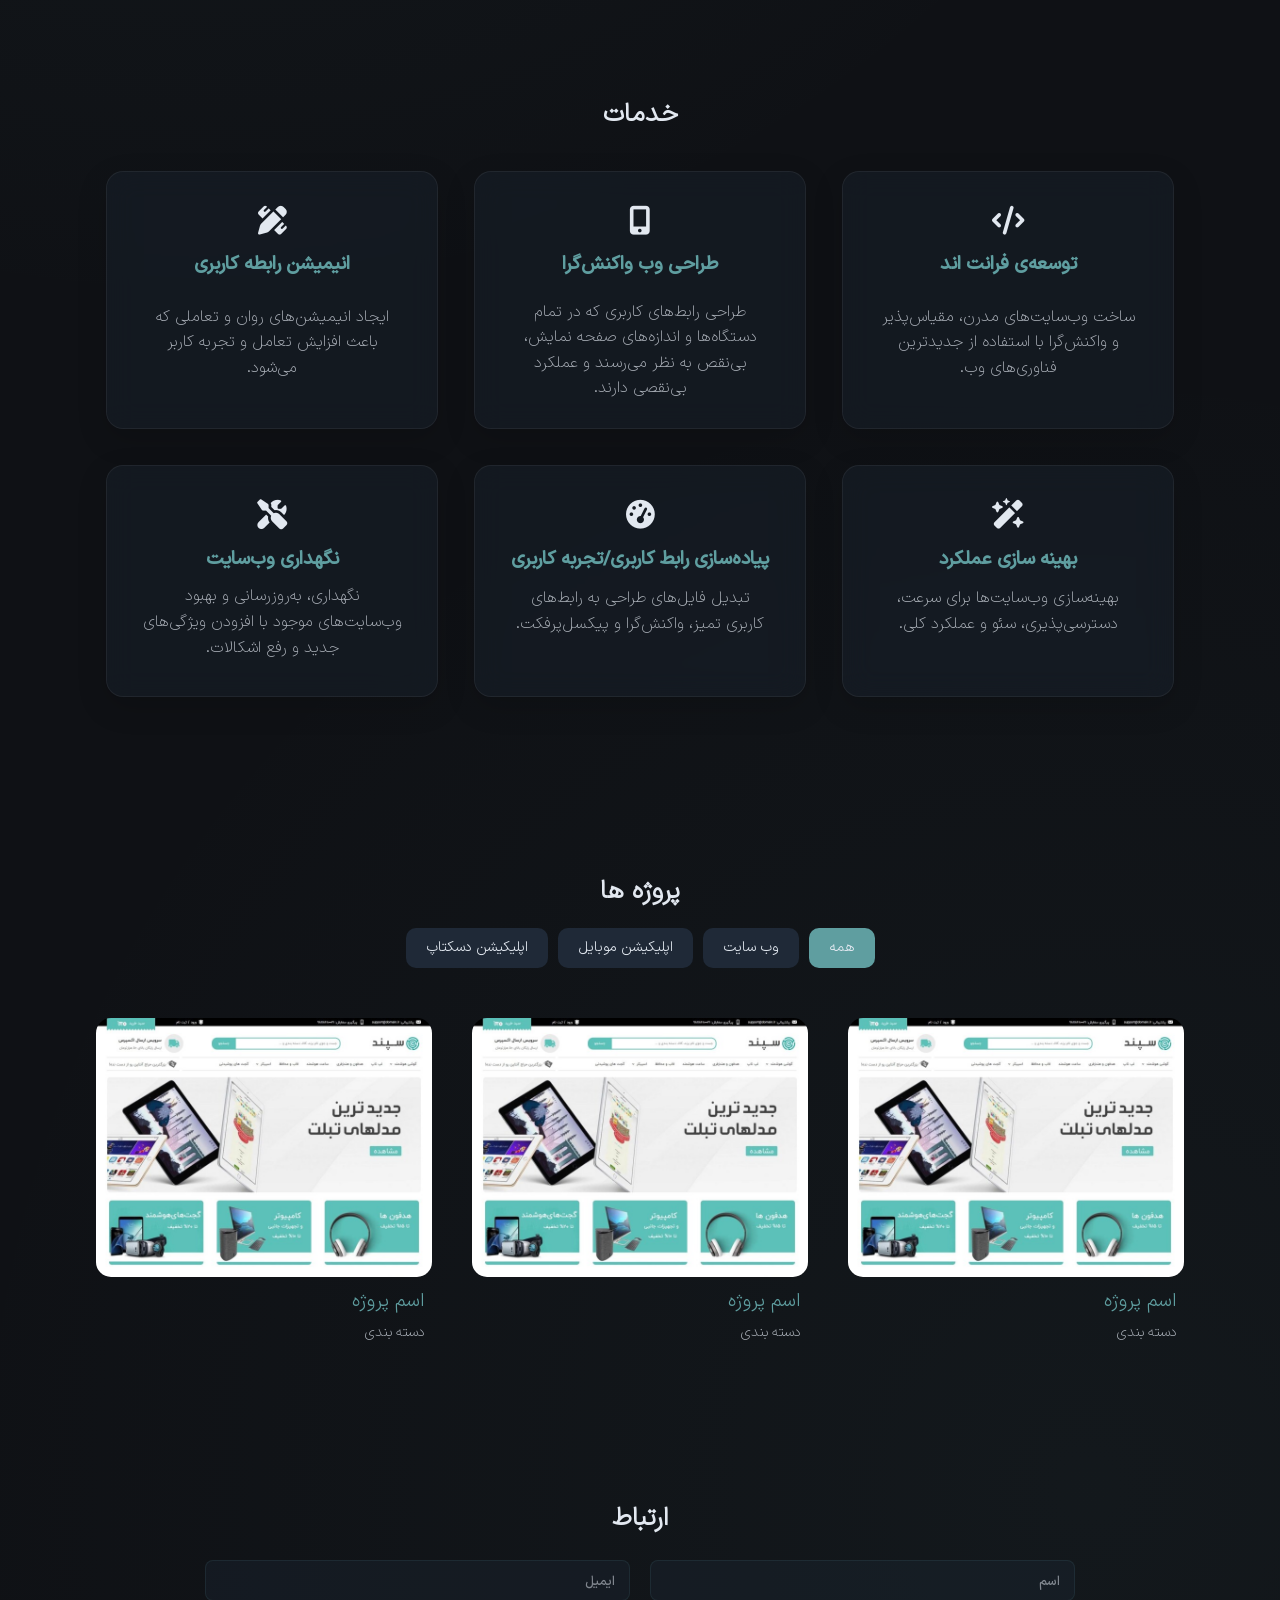
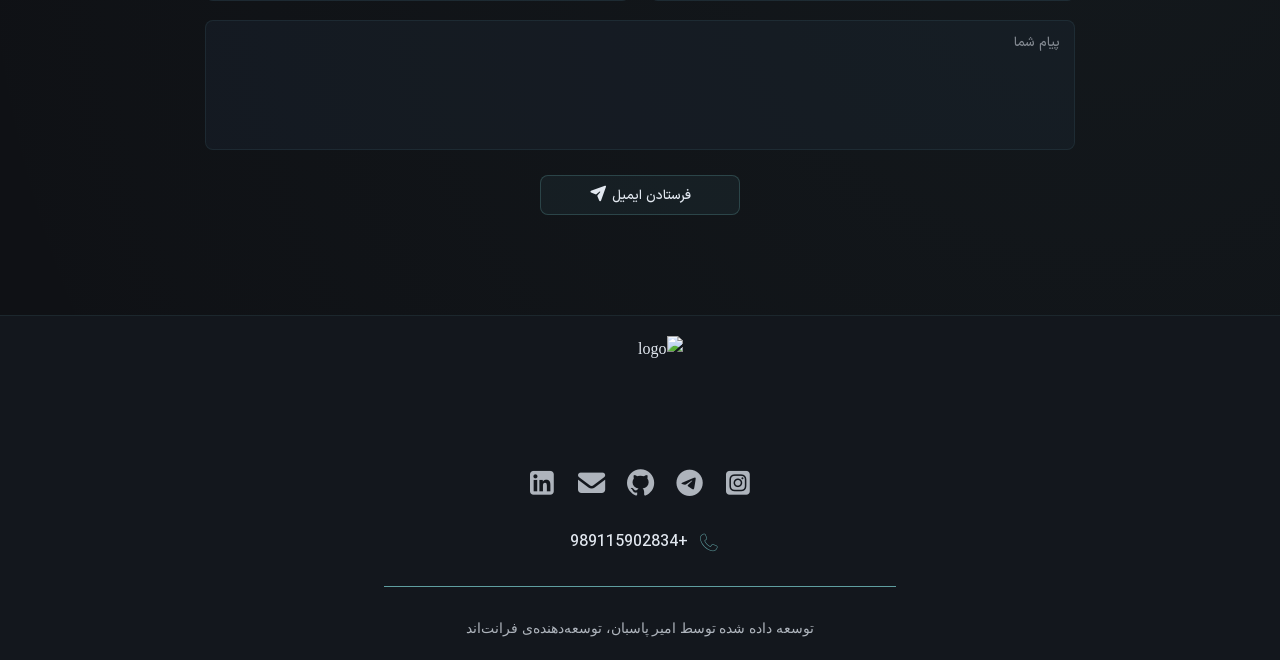
==== commit fedd5e7b: "update html" ====
--- a/src/html/fa.html
+++ b/src/html/fa.html
@@ -7,7 +7,7 @@
     <title>امیر پاسبان | Amir Pasbna</title>
 
     <!-- favicon -->
-    <link rel="icon" type="image/png" href="/assets/photo/favicon.png">
+    <link rel="icon" type="image/png" href="/assets/photo/favicon.webp">
 
     <!-- fontawesome -->
     <link rel="stylesheet" href="/src/css/all.min.css">
@@ -35,7 +35,7 @@
                 <ul id="container-header-items">
 
                     <div class="header-left-items">
-                        <a href="/src/html/fa.html"><img src="/assets/photo/favicon.png" alt="لوگو"></a>
+                        <a href="/src/html/fa.html"><img src="/assets/photo/favicon.webp" alt="لوگو"></a>
                     </div>
 
                     <div class="header-center-items">
--- a/src/css/fa.css
+++ b/src/css/fa.css
@@ -206,7 +206,7 @@
     height: 100%;
     display: none;
     align-items: center;
-    justify-content: left;
+    justify-content: right;
     gap: 50px;
 }
 
@@ -215,7 +215,7 @@
     height: 100%;
     display: flex;
     align-items: center;
-    justify-content: left;
+    justify-content: right;
     position: relative;
 }
 
@@ -248,7 +248,7 @@
     -webkit-backdrop-filter: blur(16px);
     top: 69px;
     overflow: hidden;
-    left: -20px;
+    right: -20px;
     border: 1px solid rgba(95, 158, 160, .141);
     border-top: none;
     border-radius:  2px 2px 30px 30px;
@@ -280,6 +280,7 @@
     justify-content: center;
     color: var(--special-color);
     font-size: .9rem;
+    font-family: font-light;
     font-weight: 600;
 }
 
--- a/src/css/responsive.css
+++ b/src/css/responsive.css
@@ -222,7 +222,7 @@
         order: 1;
         width: 80%;
         justify-content: left;
-        margin-left: 40px;
+        margin-right: 40px;
     }
     .skills{
         flex-direction: column;
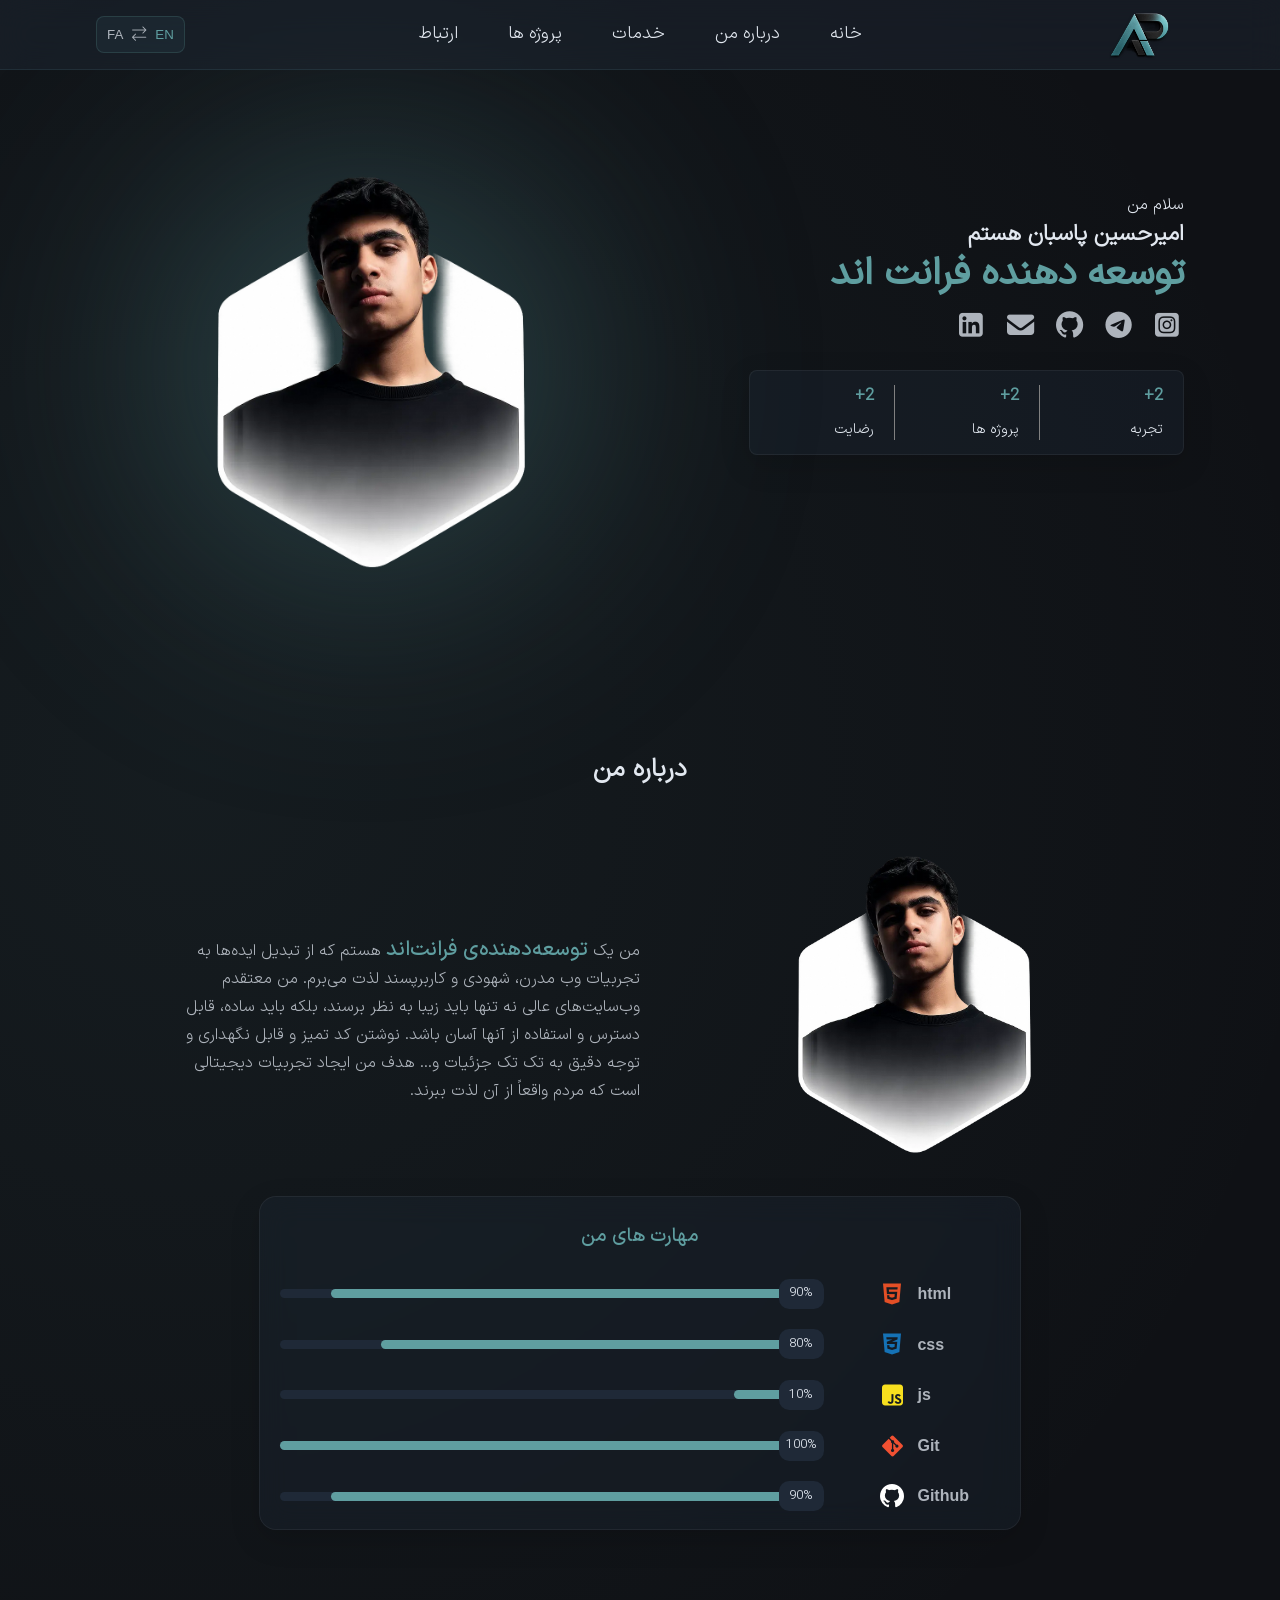
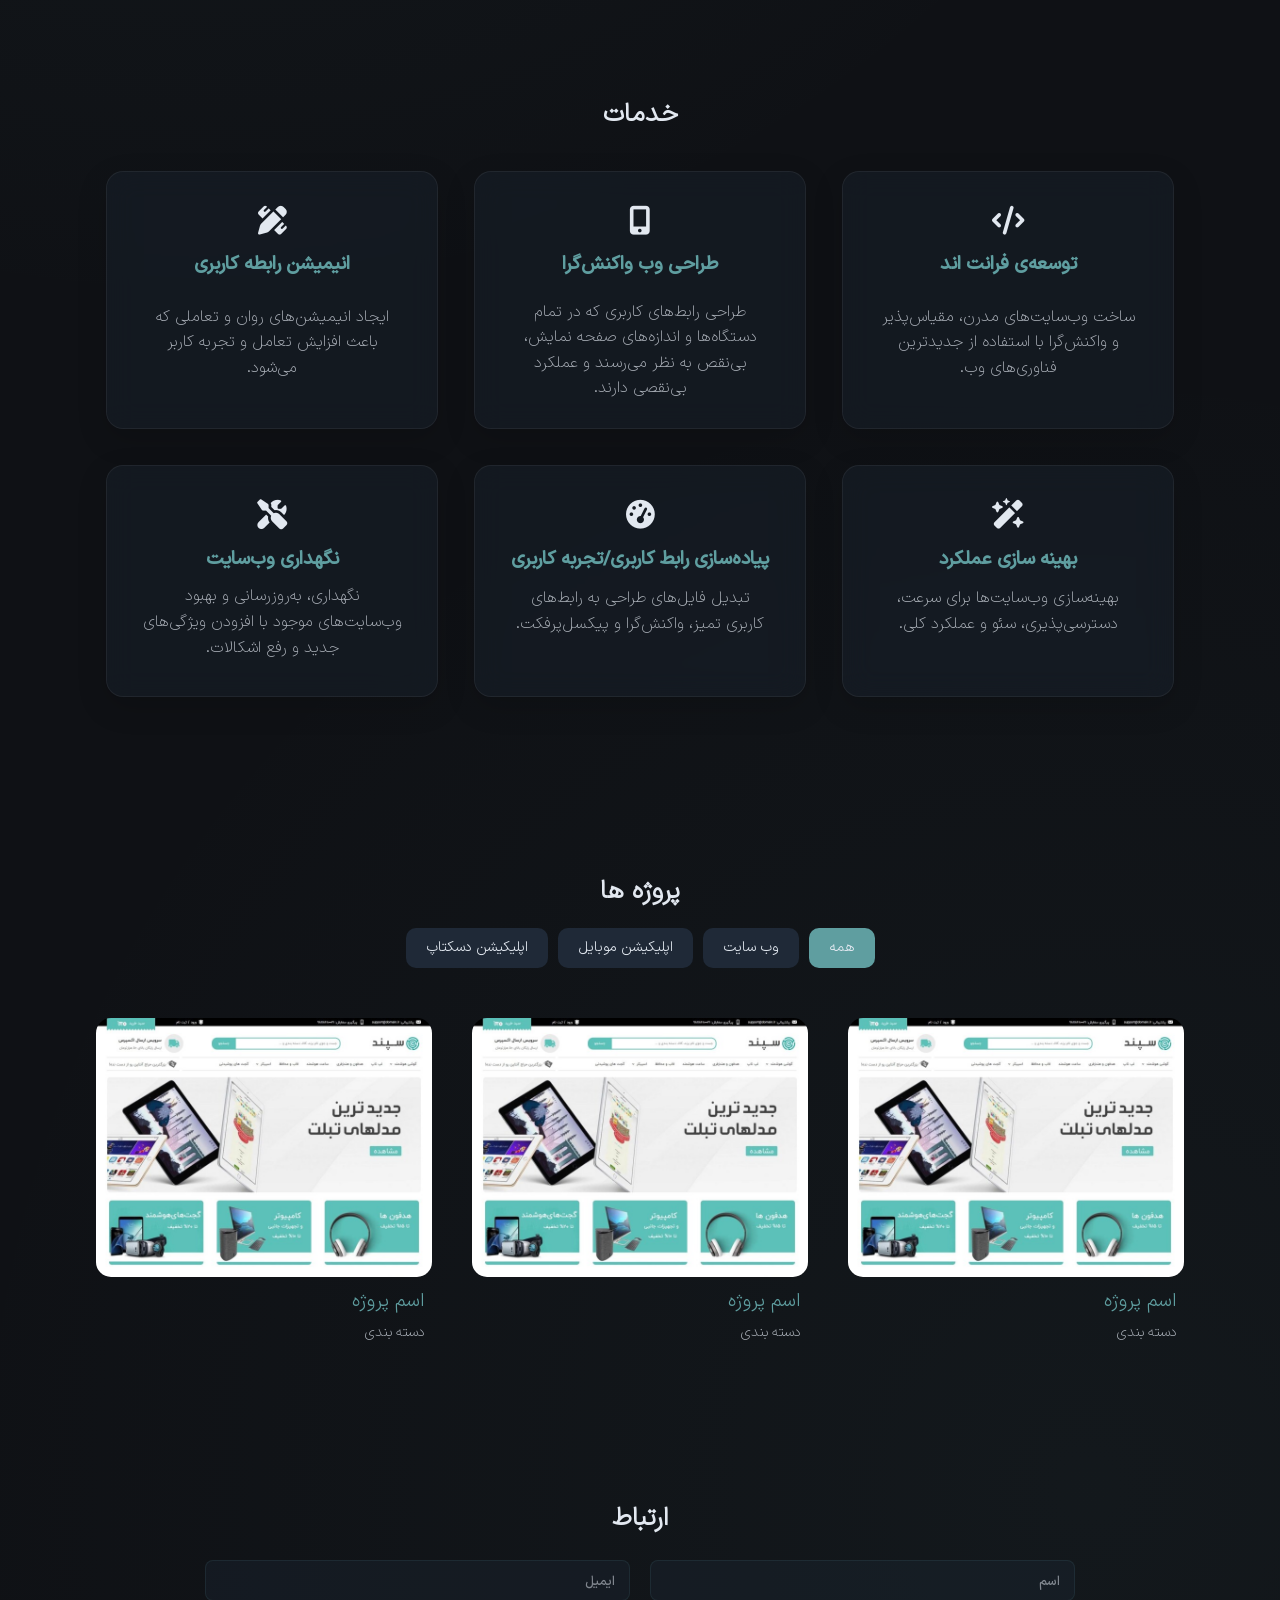
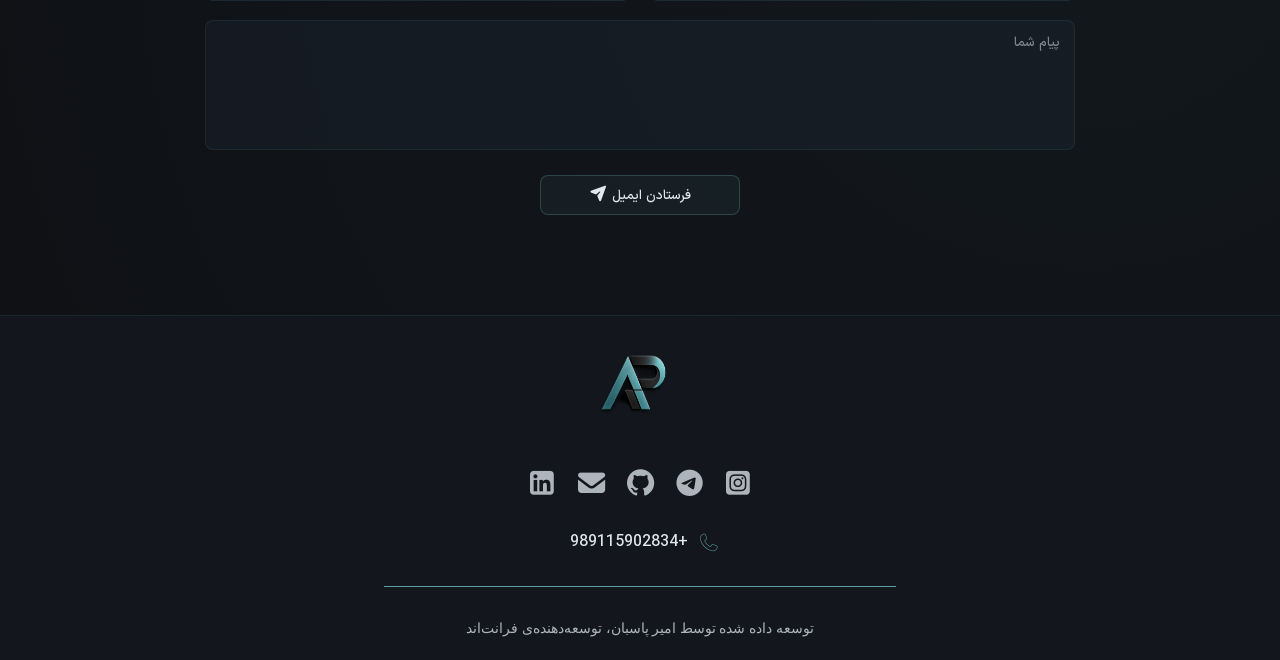
==== commit 2e014ce8: "update skill box" ====
--- a/src/html/fa.html
+++ b/src/html/fa.html
@@ -462,7 +462,7 @@
         <footer>
             <!-- logo -->
             <div class="logo">
-                <img src="/assets/photo/favicon.png" alt="logo">
+                <img src="/assets/photo/favicon.webp" alt="logo">
             </div>
 
             <!-- links -->
--- a/src/css/responsive.css
+++ b/src/css/responsive.css
@@ -185,10 +185,6 @@
     .header-right-items>ul{
         min-width: 90px;
     }
-    .menu-site{
-        left: -19px;
-        border-radius: 2px 2px 30px 0;
-    }
     
     .text-description-home{
         width: 100%;
@@ -222,7 +218,7 @@
         order: 1;
         width: 80%;
         justify-content: left;
-        margin-right: 40px;
+        margin-inline-start: 40px;
     }
     .skills{
         flex-direction: column;
